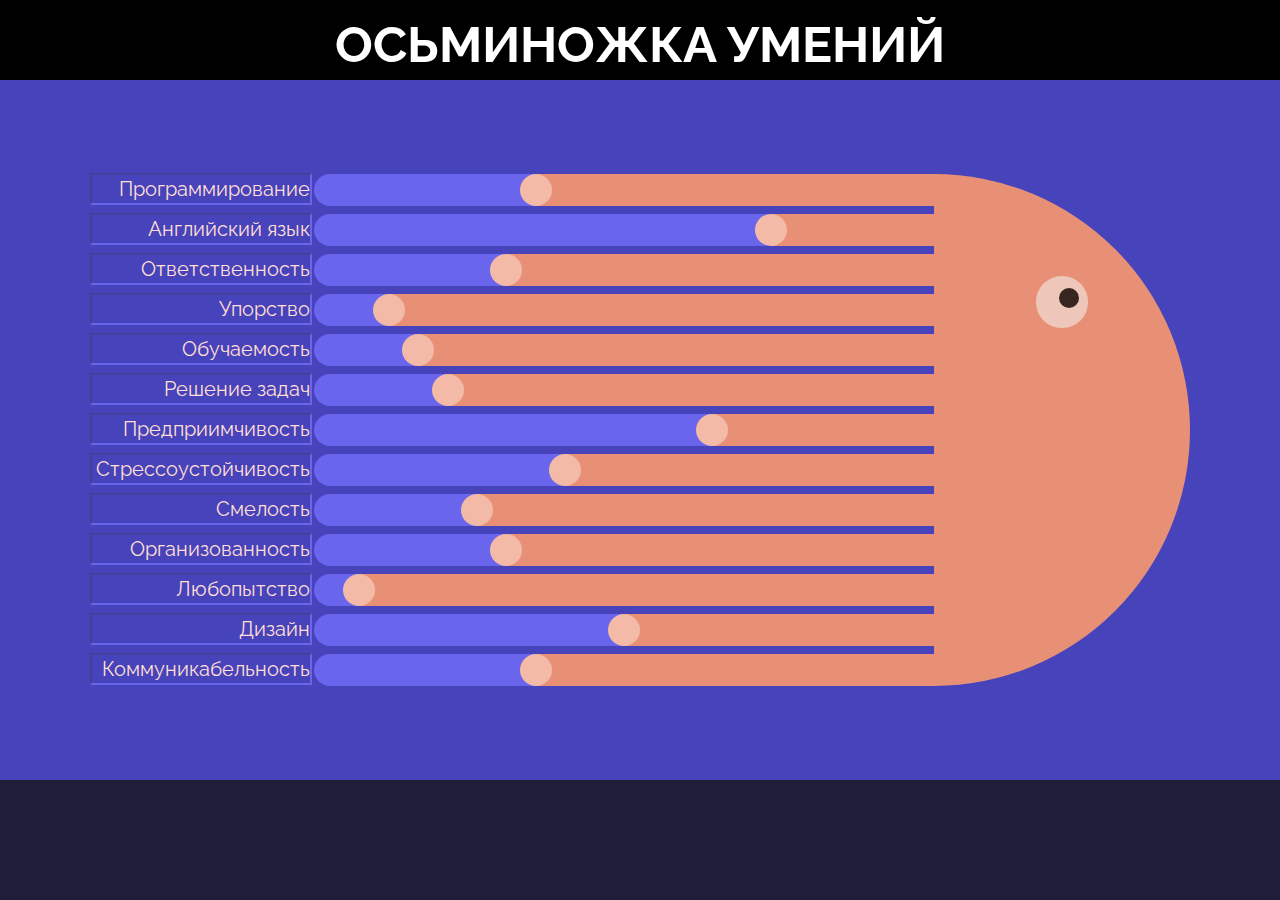
==== index.html @ dce4626c "Update index.html" ====
<!DOCTYPE html>
<html lang="rus">
<head>
	<meta charset="UTF-8">
	<meta name="keywords" content="осьминожка, умение, портфолио, задание">
	<meta name="description" content="Реализация осьминожки умений Александра Спирина">
	<title>Осьминожка умений</title>
	<link rel="stylesheet" href="css/styles.css">
	<link href="https://fonts.googleapis.com/css?family=Raleway" rel="stylesheet">
</head>
<body>
	<div id="wrapper">
		<div id="header">
			<h1>ОСЬМИНОЖКА УМЕНИЙ</h1>
		</div>
		<div id="content">
			<div id="middle">
				<div id="octopus">
					<div id="octopus-head">
						<div id="octopus-eye">
							<div id="octopus-eye-apple"></div>
						</div>
					</div>
					<div class="octopus-tentacle">
						<input type="range" min="0" max="100" value="65" class="octopus-tentacle-range">
						<input type="text" class="octopus-tentacle-text" value="Программирование">
					</div>
					<div class="octopus-tentacle">
						<input type="range" min="0" max="100" value="25" class="octopus-tentacle-range">
						<input type="text" class="octopus-tentacle-text" value="Английский язык">
					</div>
					<div class="octopus-tentacle">
						<input type="range" min="0" max="100" value="70" class="octopus-tentacle-range">
						<input type="text" class="octopus-tentacle-text" value="Ответственность">
					</div>
					<div class="octopus-tentacle">
						<input type="range" min="0" max="100" value="90" class="octopus-tentacle-range">
						<input type="text" class="octopus-tentacle-text" value="Упорство">
					</div>
					<div class="octopus-tentacle">
						<input type="range" min="0" max="100" value="85" class="octopus-tentacle-range">
						<input type="text" class="octopus-tentacle-text" value="Обучаемость">
					</div>
					<div class="octopus-tentacle">
						<input type="range" min="0" max="100" value="80" class="octopus-tentacle-range">
						<input type="text" class="octopus-tentacle-text" value="Решение задач">
					</div>
					<div class="octopus-tentacle">
						<input type="range" min="0" max="100" value="35" class="octopus-tentacle-range">
						<input type="text" class="octopus-tentacle-text" value="Предприимчивость">
					</div>
					<div class="octopus-tentacle">
						<input type="range" min="0" max="100" value="60" class="octopus-tentacle-range">
						<input type="text" class="octopus-tentacle-text" value="Стрессоустойчивость">
					</div>
					<div class="octopus-tentacle">
						<input type="range" min="0" max="100" value="75" class="octopus-tentacle-range">
						<input type="text" class="octopus-tentacle-text" value="Смелость">
					</div>
					<div class="octopus-tentacle">
						<input type="range" min="0" max="100" value="70" class="octopus-tentacle-range">
						<input type="text" class="octopus-tentacle-text" value="Организованность">
					</div>
					<div class="octopus-tentacle">
						<input type="range" min="0" max="100" value="95" class="octopus-tentacle-range">
						<input type="text" class="octopus-tentacle-text" value="Любопытство">
					</div>
					<div class="octopus-tentacle">
						<input type="range" min="0" max="100" value="50" class="octopus-tentacle-range">
						<input type="text" class="octopus-tentacle-text" value="Дизайн">
					</div>
					<div class="octopus-tentacle">
						<input type="range" min="0" max="100" value="65" class="octopus-tentacle-range">
						<input type="text" class="octopus-tentacle-text" value="Коммуникабельность">
					</div>
				</div>
			</div>
		</div>
		<div id="footer">

		</div>
	</div>
</body>
</html>
---- css/styles.css ----
*
{
	margin: 0;
	padding: 0;
}

html 
{
    height: 100%;
    width: 100%;
}

body 
{
	min-width: 1200px;
	min-height: 800px;
    height: 100%;
    width: 100%;
    background: #4743ba;
}

div
{
	position: relative;
}

h1
{
	display: inline-block;
	margin-top: 15px;
	width: 100%;
	text-align: center;
	font-family: "Raleway", sans-serif;
	font-size: 50px;
	color:#fff;
}

#wrapper
{
	width: 100%;
	height:100%;
}

#header 
{
	background: #000;
	width: 100%;
	height:80px;
	display: flex;
}

#graphic-logo
{
	height: 100%;
	width:100%;
	object-fit: contain;
}

#content
{
	width: 100%;
	height: 100%;
	bottom: 80px;
	padding-bottom: 120px;
	padding-top: 80px;
	box-sizing: border-box;
}

#footer{
	position: absolute;
	background:#1f1e38;
	bottom: 0;
	width: 100%;
	height:120px;
	display: flex;
}

#middle
{
	top:50%;
	left: 50%;
	height: 0;
	width: 0;
}

#octopus
{
	top:-256px;
	left: -550px;
	height: 512px;
	width: 1100px;
}

#octopus-head
{
	top:0;
	left:844px;
	width: 256px;
  	height: 512px;
  	border-radius: 0 100% 100% 0 / 0 50% 50% 0;
	background: #e89076;
}

#octopus-eye
{
	height: 10%;
	width: 20%;
	top:20%;
	right: -40%;
	border-radius: 50%;
	background: #efc6ba;
}

#octopus-eye-apple
{
	height: 40%;
	width: 40%;
	top:22%;
	left: 44%;
	border-radius: 50%;
	background: #382520;
}

.octopus-tentacle-text
{
	position: relative;
	right: 0;
	background:none;
	border-color: #6a65ed;
	outline-color: #dd91ff;
	width: 218px;
	height: 28px;
	bottom: 37px;
	text-align: right;
	font-family: "Raleway", sans-serif;
	font-size: 20px;
	color:#ffdfd6;
}

.octopus-tentacle
{
	height: 32px;
	width: 844px;
	bottom: 520px; 
	margin-top: 8px;
}

.octopus-tentacle-range
{
	-webkit-appearance:none;
	position: relative;
	left: 224px;
	width: 620px;
  	height: 32px;
  	outline: none;
  	border-top-right-radius: 32px;
  	border-bottom-right-radius: 32px;
	background:#6a65ed;
	overflow: hidden;
	transform: scale(-1, 1);
}

.octopus-tentacle-range::-webkit-slider-thumb
{
    -webkit-appearance:none;
    background: #f4baa8;
    height: 32px;
	width: 32px;
	border-radius: 32px;
	cursor: pointer;
	box-shadow: -1016px 0 0 1000px #e89076;
}

.octopus-tentacle-range::-webkit-slider-thumb:hover, .octopus-tentacle-range::-webkit-slider-thumb:active{border: 2px solid #ffdfd6}

.octopus-tentacle-range::-moz-range-track
{
	-moz-appearance:none;
	position: relative;
	left: 224px;
	width: 620px;
  	height: 32px;
  	outline: none;
  	border-top-right-radius: 32px;
  	border-bottom-right-radius: 32px;
	background:#6a65ed;
	overflow: hidden;
	transform: scale(-1, 1);
}

.octopus-tentacle-range::-moz-range-thumb
{
    -moz-appearance:none;
    background: #f4baa8;
    height: 32px;
	width: 32px;
	border-radius: 32px;
	cursor: pointer;
	box-shadow: -1016px 0 0 1000px #e89076;
}

.octopus-tentacle-range::-moz-range-thumb:hover, .octopus-tentacle-range::-moz-range-thumb:active{border: 2px solid #ffdfd6}

.octopus-tentacle-range::-ms-track
{
	-moz-appearance:none;
	position: relative;
	left: 224px;
	width: 620px;
  	height: 32px;
  	outline: none;
  	border-top-right-radius: 32px;
  	border-bottom-right-radius: 32px;
	background:#6a65ed;
	overflow: hidden;
	transform: scale(-1, 1);
}

.octopus-tentacle-range::-ms-thumb
{
    -moz-appearance:none;
    background: #f4baa8;
    height: 32px;
	width: 32px;
	border-radius: 32px;
	cursor: pointer;
	box-shadow: -1016px 0 0 1000px #e89076;
}

.octopus-tentacle-range::-ms-thumb:hover, .octopus-tentacle-range::-ms-thumb:active{border: 2px solid #ffdfd6}
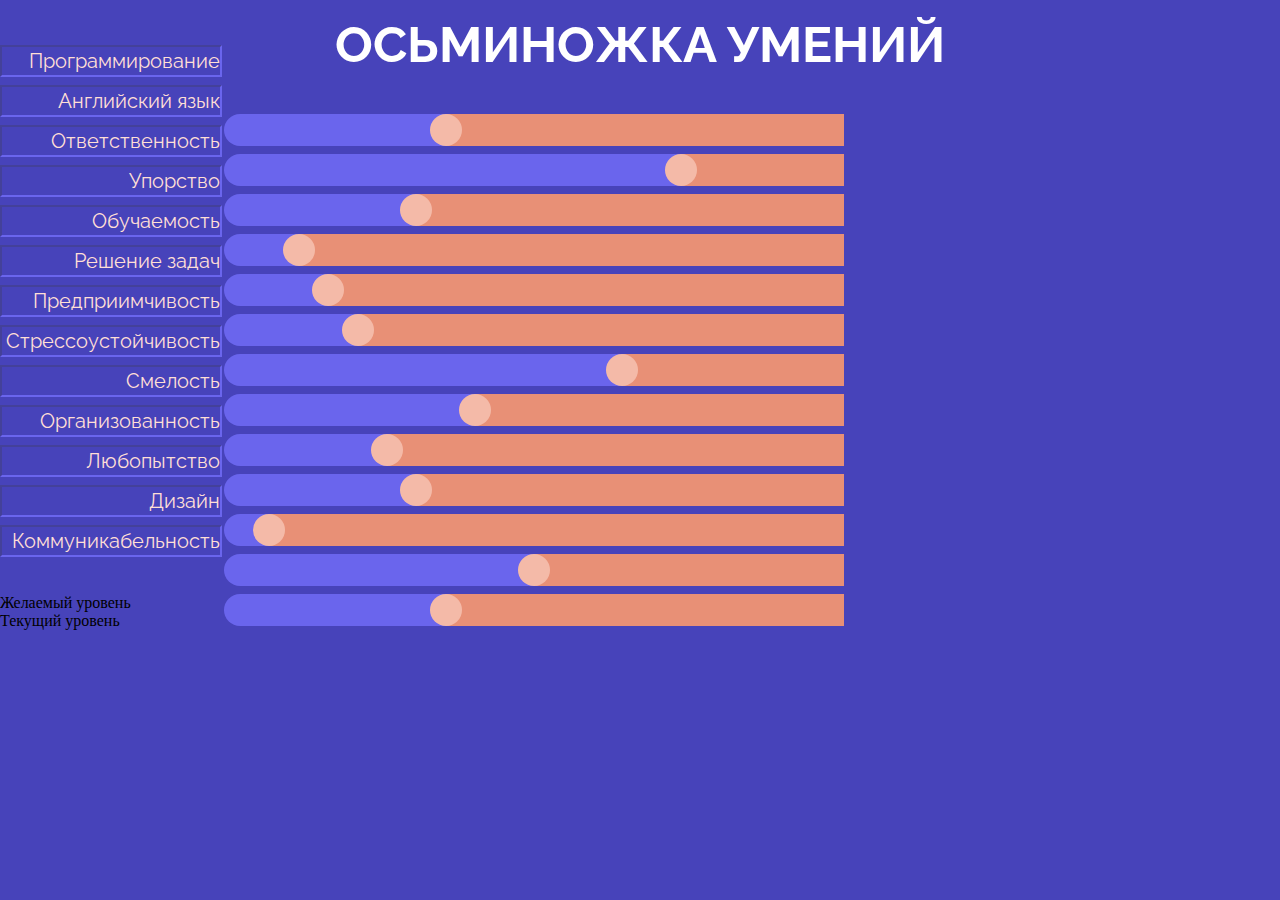
==== commit 71887437: "Update index.html" ====
--- a/index.html
+++ b/index.html
@@ -2,82 +2,83 @@
 <html lang="rus">
 <head>
 	<meta charset="UTF-8">
-	<meta name="keywords" content="осьминожка, умение, портфолио, задание">
-	<meta name="description" content="Реализация осьминожки умений Александра Спирина">
-	<title>Осьминожка умений</title>
-	<link rel="stylesheet" href="css/styles.css">
+	<meta name="keywords" content="осьминожка, скилл, портфолио, задание">
+	<meta name="description" content="Реализация осьминожки скиллов Александра Спирина">
+	<title>Осьминожка скиллов</title>
+	<link rel="stylesheet" href="styles.css">
 	<link href="https://fonts.googleapis.com/css?family=Raleway" rel="stylesheet">
 </head>
 <body>
-	<div id="wrapper">
-		<div id="header">
+	<div class="wrapper">
+		<div class="header">
 			<h1>ОСЬМИНОЖКА УМЕНИЙ</h1>
 		</div>
-		<div id="content">
-			<div id="middle">
-				<div id="octopus">
-					<div id="octopus-head">
-						<div id="octopus-eye">
-							<div id="octopus-eye-apple"></div>
-						</div>
-					</div>
-					<div class="octopus-tentacle">
-						<input type="range" min="0" max="100" value="65" class="octopus-tentacle-range">
-						<input type="text" class="octopus-tentacle-text" value="Программирование">
-					</div>
-					<div class="octopus-tentacle">
-						<input type="range" min="0" max="100" value="25" class="octopus-tentacle-range">
-						<input type="text" class="octopus-tentacle-text" value="Английский язык">
-					</div>
-					<div class="octopus-tentacle">
-						<input type="range" min="0" max="100" value="70" class="octopus-tentacle-range">
-						<input type="text" class="octopus-tentacle-text" value="Ответственность">
-					</div>
-					<div class="octopus-tentacle">
-						<input type="range" min="0" max="100" value="90" class="octopus-tentacle-range">
-						<input type="text" class="octopus-tentacle-text" value="Упорство">
-					</div>
-					<div class="octopus-tentacle">
-						<input type="range" min="0" max="100" value="85" class="octopus-tentacle-range">
-						<input type="text" class="octopus-tentacle-text" value="Обучаемость">
-					</div>
-					<div class="octopus-tentacle">
-						<input type="range" min="0" max="100" value="80" class="octopus-tentacle-range">
-						<input type="text" class="octopus-tentacle-text" value="Решение задач">
-					</div>
-					<div class="octopus-tentacle">
-						<input type="range" min="0" max="100" value="35" class="octopus-tentacle-range">
-						<input type="text" class="octopus-tentacle-text" value="Предприимчивость">
-					</div>
-					<div class="octopus-tentacle">
-						<input type="range" min="0" max="100" value="60" class="octopus-tentacle-range">
-						<input type="text" class="octopus-tentacle-text" value="Стрессоустойчивость">
-					</div>
-					<div class="octopus-tentacle">
-						<input type="range" min="0" max="100" value="75" class="octopus-tentacle-range">
-						<input type="text" class="octopus-tentacle-text" value="Смелость">
-					</div>
-					<div class="octopus-tentacle">
-						<input type="range" min="0" max="100" value="70" class="octopus-tentacle-range">
-						<input type="text" class="octopus-tentacle-text" value="Организованность">
-					</div>
-					<div class="octopus-tentacle">
-						<input type="range" min="0" max="100" value="95" class="octopus-tentacle-range">
-						<input type="text" class="octopus-tentacle-text" value="Любопытство">
-					</div>
-					<div class="octopus-tentacle">
-						<input type="range" min="0" max="100" value="50" class="octopus-tentacle-range">
-						<input type="text" class="octopus-tentacle-text" value="Дизайн">
-					</div>
-					<div class="octopus-tentacle">
-						<input type="range" min="0" max="100" value="65" class="octopus-tentacle-range">
-						<input type="text" class="octopus-tentacle-text" value="Коммуникабельность">
+		<div class="content">
+			<div class="octopus">
+				<div class="octopus-head">
+					<div class="octopus-eye">
+						<div class="octopus-eye-apple"></div>
 					</div>
 				</div>
+				<ul class="octopus-tentacles">
+					<li class="octopus-tentacle">
+						<input type="text" class="octopus-tentacle-text" value="Программирование">
+						<input type="range" min="0" max="100" value="65" class="octopus-tentacle-range">
+					</li>
+					<li class="octopus-tentacle">
+						<input type="text" class="octopus-tentacle-text" value="Английский язык">
+						<input type="range" min="0" max="100" value="25" class="octopus-tentacle-range">
+					</li>
+					<li class="octopus-tentacle">
+						<input type="text" class="octopus-tentacle-text" value="Ответственность">
+						<input type="range" min="0" max="100" value="70" class="octopus-tentacle-range">
+					</li>
+					<li class="octopus-tentacle">
+						<input type="text" class="octopus-tentacle-text" value="Упорство">
+						<input type="range" min="0" max="100" value="90" class="octopus-tentacle-range">
+					</li>
+					<li class="octopus-tentacle">
+						<input type="text" class="octopus-tentacle-text" value="Обучаемость">
+						<input type="range" min="0" max="100" value="85" class="octopus-tentacle-range">
+					</li>
+					<li class="octopus-tentacle">
+						<input type="text" class="octopus-tentacle-text" value="Решение задач">
+						<input type="range" min="0" max="100" value="80" class="octopus-tentacle-range">
+					</li>
+					<li class="octopus-tentacle">
+						<input type="text" class="octopus-tentacle-text" value="Предприимчивость">
+						<input type="range" min="0" max="100" value="35" class="octopus-tentacle-range">
+					</li>
+					<li class="octopus-tentacle">
+						<input type="text" class="octopus-tentacle-text" value="Стрессоустойчивость">
+						<input type="range" min="0" max="100" value="60" class="octopus-tentacle-range">
+					</li>
+					<li class="octopus-tentacle">
+						<input type="text" class="octopus-tentacle-text" value="Смелость">
+						<input type="range" min="0" max="100" value="75" class="octopus-tentacle-range">
+					</li>
+					<li class="octopus-tentacle">
+						<input type="text" class="octopus-tentacle-text" value="Организованность">
+						<input type="range" min="0" max="100" value="70" class="octopus-tentacle-range">
+					</li>
+					<li class="octopus-tentacle">
+						<input type="text" class="octopus-tentacle-text" value="Любопытство">
+						<input type="range" min="0" max="100" value="95" class="octopus-tentacle-range">
+					</li>
+					<li class="octopus-tentacle">
+						<input type="text" class="octopus-tentacle-text" value="Дизайн">
+						<input type="range" min="0" max="100" value="50" class="octopus-tentacle-range">
+					</li>
+					<li class="octopus-tentacle">
+						<input type="text" class="octopus-tentacle-text" value="Коммуникабельность">
+						<input type="range" min="0" max="100" value="65" class="octopus-tentacle-range">
+					</li>
+				</ul>
 			</div>
 		</div>
-		<div id="footer">
-
+		<div class="footer">
+			<div class="tentacle-max-tips">Желаемый уровень</div>
+			<div class="tentacle-current-tips">Текущий уровень</div>
 		</div>
 	</div>
 </body>
--- a/styles.css
+++ b/styles.css
@@ -0,0 +1,230 @@
+*
+{
+	margin: 0;
+	padding: 0;
+}
+
+html 
+{
+    height: 100%;
+    width: 100%;
+}
+
+body 
+{
+	min-width: 1200px;
+	min-height: 800px;
+    height: 100%;
+    width: 100%;
+    background: #4743ba;
+}
+
+div
+{
+	position: relative;
+}
+
+h1
+{
+	display: inline-block;
+	margin-top: 15px;
+	width: 100%;
+	text-align: center;
+	font-family: "Raleway", sans-serif;
+	font-size: 50px;
+	color:#fff;
+}
+
+#wrapper
+{
+	width: 100%;
+	height:100%;
+}
+
+#header 
+{
+	background: #000;
+	width: 100%;
+	height:80px;
+	display: flex;
+}
+
+#graphic-logo
+{
+	height: 100%;
+	width:100%;
+	object-fit: contain;
+}
+
+#content
+{
+	width: 100%;
+	height: 100%;
+	bottom: 80px;
+	padding-bottom: 120px;
+	padding-top: 80px;
+	box-sizing: border-box;
+}
+
+#footer{
+	position: absolute;
+	background:#1f1e38;
+	bottom: 0;
+	width: 100%;
+	height:120px;
+	display: flex;
+}
+
+#middle
+{
+	top:50%;
+	left: 50%;
+	height: 0;
+	width: 0;
+}
+
+#octopus
+{
+	top:-256px;
+	left: -550px;
+	height: 512px;
+	width: 1100px;
+}
+
+#octopus-head
+{
+	top:0;
+	left:844px;
+	width: 256px;
+  	height: 512px;
+  	border-radius: 0 100% 100% 0 / 0 50% 50% 0;
+	background: #e89076;
+}
+
+#octopus-eye
+{
+	height: 10%;
+	width: 20%;
+	top:20%;
+	right: -40%;
+	border-radius: 50%;
+	background: #efc6ba;
+}
+
+#octopus-eye-apple
+{
+	height: 40%;
+	width: 40%;
+	top:22%;
+	left: 44%;
+	border-radius: 50%;
+	background: #382520;
+}
+
+.octopus-tentacle-text
+{
+	position: relative;
+	right: 0;
+	background:none;
+	border-color: #6a65ed;
+	outline-color: #dd91ff;
+	width: 218px;
+	height: 28px;
+	bottom: 37px;
+	text-align: right;
+	font-family: "Raleway", sans-serif;
+	font-size: 20px;
+	color:#ffdfd6;
+}
+
+.octopus-tentacle
+{
+	height: 32px;
+	width: 844px;
+	bottom: 520px; 
+	margin-top: 8px;
+}
+
+.octopus-tentacle-range
+{
+	-webkit-appearance:none;
+	position: relative;
+	left: 224px;
+	width: 620px;
+  	height: 32px;
+  	outline: none;
+  	border-top-right-radius: 32px;
+  	border-bottom-right-radius: 32px;
+	background:#6a65ed;
+	overflow: hidden;
+	transform: scale(-1, 1);
+}
+
+.octopus-tentacle-range::-webkit-slider-thumb
+{
+    -webkit-appearance:none;
+    background: #f4baa8;
+    height: 32px;
+	width: 32px;
+	border-radius: 32px;
+	cursor: pointer;
+	box-shadow: -1016px 0 0 1000px #e89076;
+}
+
+.octopus-tentacle-range::-webkit-slider-thumb:hover, .octopus-tentacle-range::-webkit-slider-thumb:active{border: 2px solid #ffdfd6}
+
+.octopus-tentacle-range::-moz-range-track
+{
+	-moz-appearance:none;
+	position: relative;
+	left: 224px;
+	width: 620px;
+  	height: 32px;
+  	outline: none;
+  	border-top-right-radius: 32px;
+  	border-bottom-right-radius: 32px;
+	background:#6a65ed;
+	overflow: hidden;
+	transform: scale(-1, 1);
+}
+
+.octopus-tentacle-range::-moz-range-thumb
+{
+    -moz-appearance:none;
+    background: #f4baa8;
+    height: 32px;
+	width: 32px;
+	border-radius: 32px;
+	cursor: pointer;
+	box-shadow: -1016px 0 0 1000px #e89076;
+}
+
+.octopus-tentacle-range::-moz-range-thumb:hover, .octopus-tentacle-range::-moz-range-thumb:active{border: 2px solid #ffdfd6}
+
+.octopus-tentacle-range::-ms-track
+{
+	-moz-appearance:none;
+	position: relative;
+	left: 224px;
+	width: 620px;
+  	height: 32px;
+  	outline: none;
+  	border-top-right-radius: 32px;
+  	border-bottom-right-radius: 32px;
+	background:#6a65ed;
+	overflow: hidden;
+	transform: scale(-1, 1);
+}
+
+.octopus-tentacle-range::-ms-thumb
+{
+    -moz-appearance:none;
+    background: #f4baa8;
+    height: 32px;
+	width: 32px;
+	border-radius: 32px;
+	cursor: pointer;
+	box-shadow: -1016px 0 0 1000px #e89076;
+}
+
+.octopus-tentacle-range::-ms-thumb:hover, .octopus-tentacle-range::-ms-thumb:active{border: 2px solid #ffdfd6}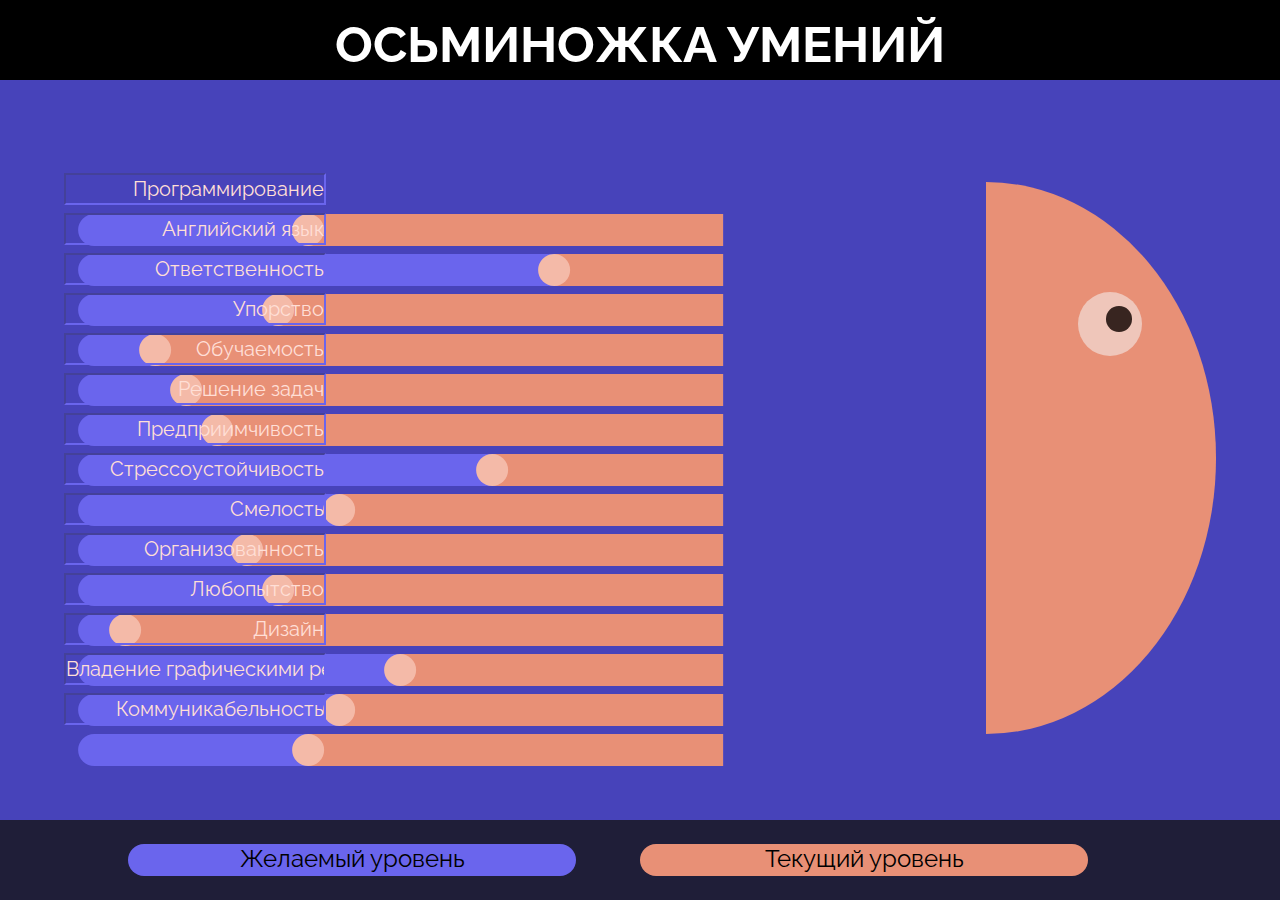
==== commit 43430a43: "Update index.html" ====
--- a/index.html
+++ b/index.html
@@ -15,70 +15,102 @@
 		</div>
 		<div class="content">
 			<div class="octopus">
+				<ul class="octopus-tentacles">
+					<li class="octopus-tentacle">
+						<input type="text" class="octopus-tentacle-text" value="Программирование">
+						<div class="margin-left-for-tentacle-range">
+							<input type="range" min="0" max="100" value="65" class="octopus-tentacle-range">
+						</div>
+					</li>
+					<li class="octopus-tentacle">
+						<input type="text" class="octopus-tentacle-text" value="Английский язык">
+						<div class="margin-left-for-tentacle-range">
+							<input type="range" min="0" max="100" value="25" class="octopus-tentacle-range">
+						</div>
+					</li>
+					<li class="octopus-tentacle">
+						<input type="text" class="octopus-tentacle-text" value="Ответственность">
+						<div class="margin-left-for-tentacle-range">
+							<input type="range" min="0" max="100" value="70" class="octopus-tentacle-range">
+						</div>
+					</li>
+					<li class="octopus-tentacle">
+						<input type="text" class="octopus-tentacle-text" value="Упорство">
+						<div class="margin-left-for-tentacle-range">
+							<input type="range" min="0" max="100" value="90" class="octopus-tentacle-range">
+						</div>
+					</li>
+					<li class="octopus-tentacle">
+						<input type="text" class="octopus-tentacle-text" value="Обучаемость">
+						<div class="margin-left-for-tentacle-range">
+							<input type="range" min="0" max="100" value="85" class="octopus-tentacle-range">
+						</div>
+					</li>
+					<li class="octopus-tentacle">
+						<input type="text" class="octopus-tentacle-text" value="Решение задач">
+						<div class="margin-left-for-tentacle-range">
+							<input type="range" min="0" max="100" value="80" class="octopus-tentacle-range">
+						</div>
+					</li>
+					<li class="octopus-tentacle">
+						<input type="text" class="octopus-tentacle-text" value="Предприимчивость">
+						<div class="margin-left-for-tentacle-range">
+							<input type="range" min="0" max="100" value="35" class="octopus-tentacle-range">
+						</div>
+					</li>
+					<li class="octopus-tentacle">
+						<input type="text" class="octopus-tentacle-text" value="Стрессоустойчивость">
+						<div class="margin-left-for-tentacle-range">
+							<input type="range" min="0" max="100" value="60" class="octopus-tentacle-range">
+						</div>
+					</li>
+					<li class="octopus-tentacle">
+						<input type="text" class="octopus-tentacle-text" value="Смелость">
+						<div class="margin-left-for-tentacle-range">
+							<input type="range" min="0" max="100" value="75" class="octopus-tentacle-range">
+						</div>
+					</li>
+					<li class="octopus-tentacle">
+						<input type="text" class="octopus-tentacle-text" value="Организованность">
+						<div class="margin-left-for-tentacle-range">
+							<input type="range" min="0" max="100" value="70" class="octopus-tentacle-range">
+						</div>
+					</li>
+					<li class="octopus-tentacle">
+						<input type="text" class="octopus-tentacle-text" value="Любопытство">
+						<div class="margin-left-for-tentacle-range">
+							<input type="range" min="0" max="100" value="95" class="octopus-tentacle-range">
+						</div>
+					</li>
+					<li class="octopus-tentacle">
+						<input type="text" class="octopus-tentacle-text" value="Дизайн">
+						<div class="margin-left-for-tentacle-range">
+							<input type="range" min="0" max="100" value="50" class="octopus-tentacle-range">
+						</div>
+					</li>
+					<li class="octopus-tentacle">
+						<input type="text" class="octopus-tentacle-text" value="Владение графическими редакторами">
+						<div class="margin-left-for-tentacle-range">
+							<input type="range" min="0" max="100" value="60" class="octopus-tentacle-range">
+						</div>
+					</li>
+					<li class="octopus-tentacle">
+						<input type="text" class="octopus-tentacle-text" value="Коммуникабельность">
+						<div class="margin-left-for-tentacle-range">
+							<input type="range" min="0" max="100" value="65" class="octopus-tentacle-range">
+						</div>
+					</li>
+				</ul>
 				<div class="octopus-head">
 					<div class="octopus-eye">
 						<div class="octopus-eye-apple"></div>
 					</div>
 				</div>
-				<ul class="octopus-tentacles">
-					<li class="octopus-tentacle">
-						<input type="text" class="octopus-tentacle-text" value="Программирование">
-						<input type="range" min="0" max="100" value="65" class="octopus-tentacle-range">
-					</li>
-					<li class="octopus-tentacle">
-						<input type="text" class="octopus-tentacle-text" value="Английский язык">
-						<input type="range" min="0" max="100" value="25" class="octopus-tentacle-range">
-					</li>
-					<li class="octopus-tentacle">
-						<input type="text" class="octopus-tentacle-text" value="Ответственность">
-						<input type="range" min="0" max="100" value="70" class="octopus-tentacle-range">
-					</li>
-					<li class="octopus-tentacle">
-						<input type="text" class="octopus-tentacle-text" value="Упорство">
-						<input type="range" min="0" max="100" value="90" class="octopus-tentacle-range">
-					</li>
-					<li class="octopus-tentacle">
-						<input type="text" class="octopus-tentacle-text" value="Обучаемость">
-						<input type="range" min="0" max="100" value="85" class="octopus-tentacle-range">
-					</li>
-					<li class="octopus-tentacle">
-						<input type="text" class="octopus-tentacle-text" value="Решение задач">
-						<input type="range" min="0" max="100" value="80" class="octopus-tentacle-range">
-					</li>
-					<li class="octopus-tentacle">
-						<input type="text" class="octopus-tentacle-text" value="Предприимчивость">
-						<input type="range" min="0" max="100" value="35" class="octopus-tentacle-range">
-					</li>
-					<li class="octopus-tentacle">
-						<input type="text" class="octopus-tentacle-text" value="Стрессоустойчивость">
-						<input type="range" min="0" max="100" value="60" class="octopus-tentacle-range">
-					</li>
-					<li class="octopus-tentacle">
-						<input type="text" class="octopus-tentacle-text" value="Смелость">
-						<input type="range" min="0" max="100" value="75" class="octopus-tentacle-range">
-					</li>
-					<li class="octopus-tentacle">
-						<input type="text" class="octopus-tentacle-text" value="Организованность">
-						<input type="range" min="0" max="100" value="70" class="octopus-tentacle-range">
-					</li>
-					<li class="octopus-tentacle">
-						<input type="text" class="octopus-tentacle-text" value="Любопытство">
-						<input type="range" min="0" max="100" value="95" class="octopus-tentacle-range">
-					</li>
-					<li class="octopus-tentacle">
-						<input type="text" class="octopus-tentacle-text" value="Дизайн">
-						<input type="range" min="0" max="100" value="50" class="octopus-tentacle-range">
-					</li>
-					<li class="octopus-tentacle">
-						<input type="text" class="octopus-tentacle-text" value="Коммуникабельность">
-						<input type="range" min="0" max="100" value="65" class="octopus-tentacle-range">
-					</li>
-				</ul>
 			</div>
-		</div>
-		<div class="footer">
-			<div class="tentacle-max-tips">Желаемый уровень</div>
-			<div class="tentacle-current-tips">Текущий уровень</div>
+			<div class="footer">
+				<div class="tentacle-max-tips">Желаемый уровень</div>
+				<div class="tentacle-current-tips">Текущий уровень</div>
+			</div>
 		</div>
 	</div>
 </body>
--- a/styles.css
+++ b/styles.css
@@ -2,6 +2,11 @@
 {
 	margin: 0;
 	padding: 0;
+	-webkit-margin-before: 0;
+    -webkit-margin-after: 0;
+    -webkit-margin-start: 0;
+    -webkit-margin-end: 0;
+    -webkit-padding-start: 0;
 }
 
 html 
@@ -13,7 +18,6 @@
 body 
 {
 	min-width: 1200px;
-	min-height: 800px;
     height: 100%;
     width: 100%;
     background: #4743ba;
@@ -35,13 +39,18 @@
 	color:#fff;
 }
 
-#wrapper
+li 
+{
+    list-style-type: none;
+}
+
+.wrapper
 {
 	width: 100%;
 	height:100%;
 }
 
-#header 
+.header 
 {
 	background: #000;
 	width: 100%;
@@ -49,69 +58,66 @@
 	display: flex;
 }
 
-#graphic-logo
-{
-	height: 100%;
-	width:100%;
-	object-fit: contain;
-}
-
-#content
+.content
 {
 	width: 100%;
 	height: 100%;
 	bottom: 80px;
-	padding-bottom: 120px;
+	padding-bottom: 80px;
 	padding-top: 80px;
 	box-sizing: border-box;
-}
-
-#footer{
+	-moz-box-sizing: border-box;
+	-webkit-box-sizing: border-box;
+}
+
+.footer{
 	position: absolute;
 	background:#1f1e38;
 	bottom: 0;
 	width: 100%;
-	height:120px;
-	display: flex;
-}
-
-#middle
-{
-	top:50%;
+	height:80px;
+}
+
+.octopus
+{
+	top: 50%;
 	left: 50%;
-	height: 0;
-	width: 0;
-}
-
-#octopus
-{
-	top:-256px;
-	left: -550px;
-	height: 512px;
-	width: 1100px;
-}
-
-#octopus-head
-{
-	top:0;
-	left:844px;
-	width: 256px;
-  	height: 512px;
+	width: 90%;
+	min-width: 1100px;
+	transform: translate(-50%, -50%);
+}
+
+.octopus-tentacles
+{
+	position: relative;
+	top: 0;
+	height: 100%;
+	min-width:844px;
+	width: 80%;
+}
+
+.octopus-head
+{
+	position: absolute;
+	top: 0;
+	left:80%;
+	width: 20%;
+  	height: 100%;
   	border-radius: 0 100% 100% 0 / 0 50% 50% 0;
 	background: #e89076;
 }
 
-#octopus-eye
-{
-	height: 10%;
-	width: 20%;
+.octopus-eye
+{
+	height: 64px;
+	width: 64px;
 	top:20%;
 	right: -40%;
 	border-radius: 50%;
 	background: #efc6ba;
 }
 
-#octopus-eye-apple
+.octopus-eye-apple
 {
 	height: 40%;
 	width: 40%;
@@ -124,13 +130,13 @@
 .octopus-tentacle-text
 {
 	position: relative;
-	right: 0;
+	left: 0;
 	background:none;
 	border-color: #6a65ed;
 	outline-color: #dd91ff;
-	width: 218px;
+	width: 28%;
 	height: 28px;
-	bottom: 37px;
+	bottom: 9px;
 	text-align: right;
 	font-family: "Raleway", sans-serif;
 	font-size: 20px;
@@ -140,14 +146,41 @@
 .octopus-tentacle
 {
 	height: 32px;
-	width: 844px;
-	bottom: 520px; 
+	width: 100%;
 	margin-top: 8px;
 }
 
 .octopus-tentacle-range
 {
 	-webkit-appearance:none;
+	position: relative;
+	width: 70%;
+  	height: 32px;
+  	outline: none;
+  	border-top-right-radius: 32px;
+  	border-bottom-right-radius: 32px;
+	background:#6a65ed;
+	overflow: hidden;
+	transform: scale(-1, 1);
+	left: 1.54%;
+}
+
+.octopus-tentacle-range::-webkit-slider-thumb
+{
+    -webkit-appearance:none;
+    background: #f4baa8;
+    height: 32px;
+	width: 32px;
+	border-radius: 32px;
+	cursor: pointer;
+	box-shadow: -1016px 0 0 1000px #e89076;
+}
+
+.octopus-tentacle-range::-webkit-slider-thumb:hover, .octopus-tentacle-range::-webkit-slider-thumb:active{border: 2px solid #ffdfd6}
+
+.octopus-tentacle-range::-moz-range-track
+{
+	-moz-appearance:none;
 	position: relative;
 	left: 224px;
 	width: 620px;
@@ -160,9 +193,9 @@
 	transform: scale(-1, 1);
 }
 
-.octopus-tentacle-range::-webkit-slider-thumb
-{
-    -webkit-appearance:none;
+.octopus-tentacle-range::-moz-range-thumb
+{
+    -moz-appearance:none;
     background: #f4baa8;
     height: 32px;
 	width: 32px;
@@ -171,9 +204,9 @@
 	box-shadow: -1016px 0 0 1000px #e89076;
 }
 
-.octopus-tentacle-range::-webkit-slider-thumb:hover, .octopus-tentacle-range::-webkit-slider-thumb:active{border: 2px solid #ffdfd6}
-
-.octopus-tentacle-range::-moz-range-track
+.octopus-tentacle-range::-moz-range-thumb:hover, .octopus-tentacle-range::-moz-range-thumb:active{border: 2px solid #ffdfd6}
+
+.octopus-tentacle-range::-ms-track
 {
 	-moz-appearance:none;
 	position: relative;
@@ -188,7 +221,7 @@
 	transform: scale(-1, 1);
 }
 
-.octopus-tentacle-range::-moz-range-thumb
+.octopus-tentacle-range::-ms-thumb
 {
     -moz-appearance:none;
     background: #f4baa8;
@@ -199,32 +232,35 @@
 	box-shadow: -1016px 0 0 1000px #e89076;
 }
 
-.octopus-tentacle-range::-moz-range-thumb:hover, .octopus-tentacle-range::-moz-range-thumb:active{border: 2px solid #ffdfd6}
-
-.octopus-tentacle-range::-ms-track
-{
-	-moz-appearance:none;
-	position: relative;
-	left: 224px;
-	width: 620px;
-  	height: 32px;
-  	outline: none;
-  	border-top-right-radius: 32px;
-  	border-bottom-right-radius: 32px;
-	background:#6a65ed;
-	overflow: hidden;
-	transform: scale(-1, 1);
-}
-
-.octopus-tentacle-range::-ms-thumb
-{
-    -moz-appearance:none;
-    background: #f4baa8;
-    height: 32px;
-	width: 32px;
-	border-radius: 32px;
-	cursor: pointer;
-	box-shadow: -1016px 0 0 1000px #e89076;
-}
-
-.octopus-tentacle-range::-ms-thumb:hover, .octopus-tentacle-range::-ms-thumb:active{border: 2px solid #ffdfd6}+.octopus-tentacle-range::-ms-thumb:hover, .octopus-tentacle-range::-ms-thumb:active{border: 2px solid #ffdfd6}
+
+.tentacle-max-tips
+{
+	position: absolute;
+	left: 10%;
+	width: 35%;
+	height: 32px;
+	top: 50%;
+	transform: translate(0, -50%);
+	border-radius: 32px;
+	background:#6a65ed;
+	text-align: center;
+	font-family: "Raleway", sans-serif;
+	font-size: 24px;
+}
+
+.tentacle-current-tips
+{
+	position: absolute;
+	left: 50%;
+	width: 35%;
+	height: 32px;
+	top: 50%;
+	transform: translate(0, -50%);
+	border-radius: 32px;
+	background:#e89076;
+	text-align: center;
+	font-family: "Raleway", sans-serif;
+	font-size: 24px;
+}
+
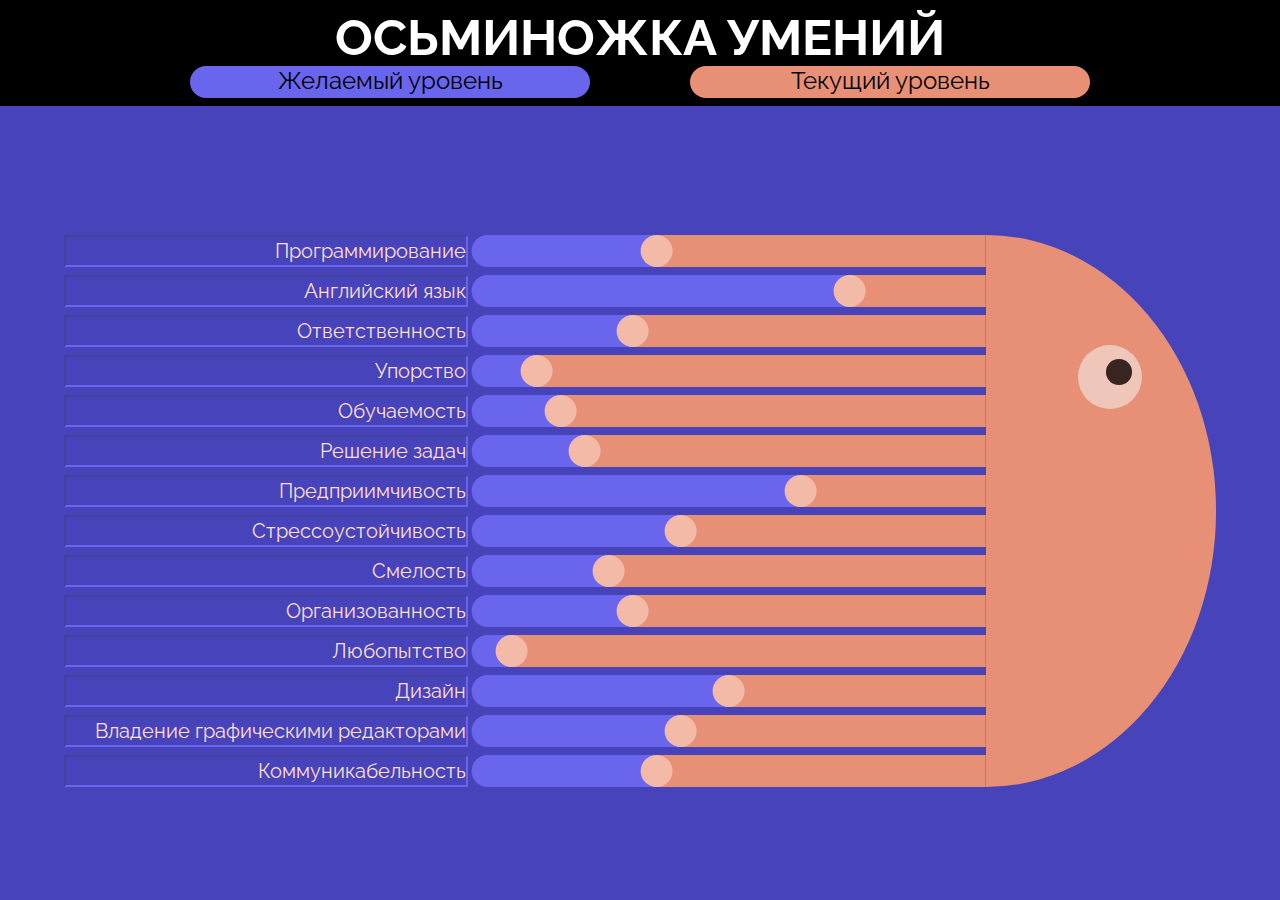
==== commit f8b7c6d6: "Update index.html" ====
--- a/index.html
+++ b/index.html
@@ -12,6 +12,8 @@
 	<div class="wrapper">
 		<div class="header">
 			<h1>ОСЬМИНОЖКА УМЕНИЙ</h1>
+			<div class="tentacle-max-tips">Желаемый уровень</div>
+			<div class="tentacle-current-tips">Текущий уровень</div>
 		</div>
 		<div class="content">
 			<div class="octopus">
@@ -21,7 +23,7 @@
 						<div class="margin-left-for-tentacle-range">
 							<input type="range" min="0" max="100" value="65" class="octopus-tentacle-range">
 						</div>
-					</li>
+					</li>	
 					<li class="octopus-tentacle">
 						<input type="text" class="octopus-tentacle-text" value="Английский язык">
 						<div class="margin-left-for-tentacle-range">
@@ -107,10 +109,6 @@
 					</div>
 				</div>
 			</div>
-			<div class="footer">
-				<div class="tentacle-max-tips">Желаемый уровень</div>
-				<div class="tentacle-current-tips">Текущий уровень</div>
-			</div>
 		</div>
 	</div>
 </body>
--- a/styles.css
+++ b/styles.css
@@ -31,7 +31,7 @@
 h1
 {
 	display: inline-block;
-	margin-top: 15px;
+	margin-top: 8px;
 	width: 100%;
 	text-align: center;
 	font-family: "Raleway", sans-serif;
@@ -54,37 +54,28 @@
 {
 	background: #000;
 	width: 100%;
-	height:80px;
+	height:106px;
 	display: flex;
 }
 
 .content
 {
-	width: 100%;
 	height: 100%;
-	bottom: 80px;
-	padding-bottom: 80px;
-	padding-top: 80px;
-	box-sizing: border-box;
-	-moz-box-sizing: border-box;
+	bottom: 106px;
+	padding-top: 106px;
+	min-height: 700px;
+	box-sizing: border-box; 
+	-moz-box-sizing: border-box; 
 	-webkit-box-sizing: border-box;
 }
 
-.footer{
-	position: absolute;
-	background:#1f1e38;
-	bottom: 0;
-	width: 100%;
-	height:80px;
-}
-
 .octopus
 {
-	top: 50%;
-	left: 50%;
 	width: 90%;
 	min-width: 1100px;
-	transform: translate(-50%, -50%);
+	top: 50%; 
+	left: 50%; 
+	transform: translate(-50%, -50%); 
 }
 
 .octopus-tentacles
@@ -134,9 +125,9 @@
 	background:none;
 	border-color: #6a65ed;
 	outline-color: #dd91ff;
-	width: 28%;
+	width: 400px;
 	height: 28px;
-	bottom: 9px;
+	bottom: 0;
 	text-align: right;
 	font-family: "Raleway", sans-serif;
 	font-size: 20px;
@@ -150,19 +141,25 @@
 	margin-top: 8px;
 }
 
+.margin-left-for-tentacle-range
+{
+	margin-left: 408px;
+	bottom: 32px;
+	height: 100%;
+}
+
 .octopus-tentacle-range
 {
 	-webkit-appearance:none;
 	position: relative;
-	width: 70%;
-  	height: 32px;
+	width: 100%;
+  	height: 100%;
   	outline: none;
   	border-top-right-radius: 32px;
   	border-bottom-right-radius: 32px;
 	background:#6a65ed;
 	overflow: hidden;
 	transform: scale(-1, 1);
-	left: 1.54%;
 }
 
 .octopus-tentacle-range::-webkit-slider-thumb
@@ -173,7 +170,7 @@
 	width: 32px;
 	border-radius: 32px;
 	cursor: pointer;
-	box-shadow: -1016px 0 0 1000px #e89076;
+	box-shadow: -10016px 0 0 10000px #e89076;
 }
 
 .octopus-tentacle-range::-webkit-slider-thumb:hover, .octopus-tentacle-range::-webkit-slider-thumb:active{border: 2px solid #ffdfd6}
@@ -182,9 +179,8 @@
 {
 	-moz-appearance:none;
 	position: relative;
-	left: 224px;
-	width: 620px;
-  	height: 32px;
+	width: 100%;
+  	height: 100%;
   	outline: none;
   	border-top-right-radius: 32px;
   	border-bottom-right-radius: 32px;
@@ -201,7 +197,7 @@
 	width: 32px;
 	border-radius: 32px;
 	cursor: pointer;
-	box-shadow: -1016px 0 0 1000px #e89076;
+	box-shadow: -10016px 0 0 10000px #e89076;
 }
 
 .octopus-tentacle-range::-moz-range-thumb:hover, .octopus-tentacle-range::-moz-range-thumb:active{border: 2px solid #ffdfd6}
@@ -210,9 +206,8 @@
 {
 	-moz-appearance:none;
 	position: relative;
-	left: 224px;
-	width: 620px;
-  	height: 32px;
+	width: 100%;
+  	height: 100%;
   	outline: none;
   	border-top-right-radius: 32px;
   	border-bottom-right-radius: 32px;
@@ -229,34 +224,34 @@
 	width: 32px;
 	border-radius: 32px;
 	cursor: pointer;
-	box-shadow: -1016px 0 0 1000px #e89076;
+	box-shadow: -10016px 0 0 10000px #e89076;
 }
 
 .octopus-tentacle-range::-ms-thumb:hover, .octopus-tentacle-range::-ms-thumb:active{border: 2px solid #ffdfd6}
 
 .tentacle-max-tips
-{
-	position: absolute;
-	left: 10%;
-	width: 35%;
-	height: 32px;
-	top: 50%;
-	transform: translate(0, -50%);
-	border-radius: 32px;
-	background:#6a65ed;
-	text-align: center;
-	font-family: "Raleway", sans-serif;
-	font-size: 24px;
-}
-
-.tentacle-current-tips
 {
 	position: absolute;
 	left: 50%;
-	width: 35%;
+	transform: translate(-450px,0);
+	width: 400px;
 	height: 32px;
-	top: 50%;
-	transform: translate(0, -50%);
+	top: 66px;
+	border-radius: 32px;
+	background:#6a65ed;
+	text-align: center;
+	font-family: "Raleway", sans-serif;
+	font-size: 24px;
+}
+
+.tentacle-current-tips
+{
+	position: absolute;
+	right: 50%;
+	transform: translate(450px,0);
+	width: 400px;
+	height: 32px;
+	top: 66px;
 	border-radius: 32px;
 	background:#e89076;
 	text-align: center;
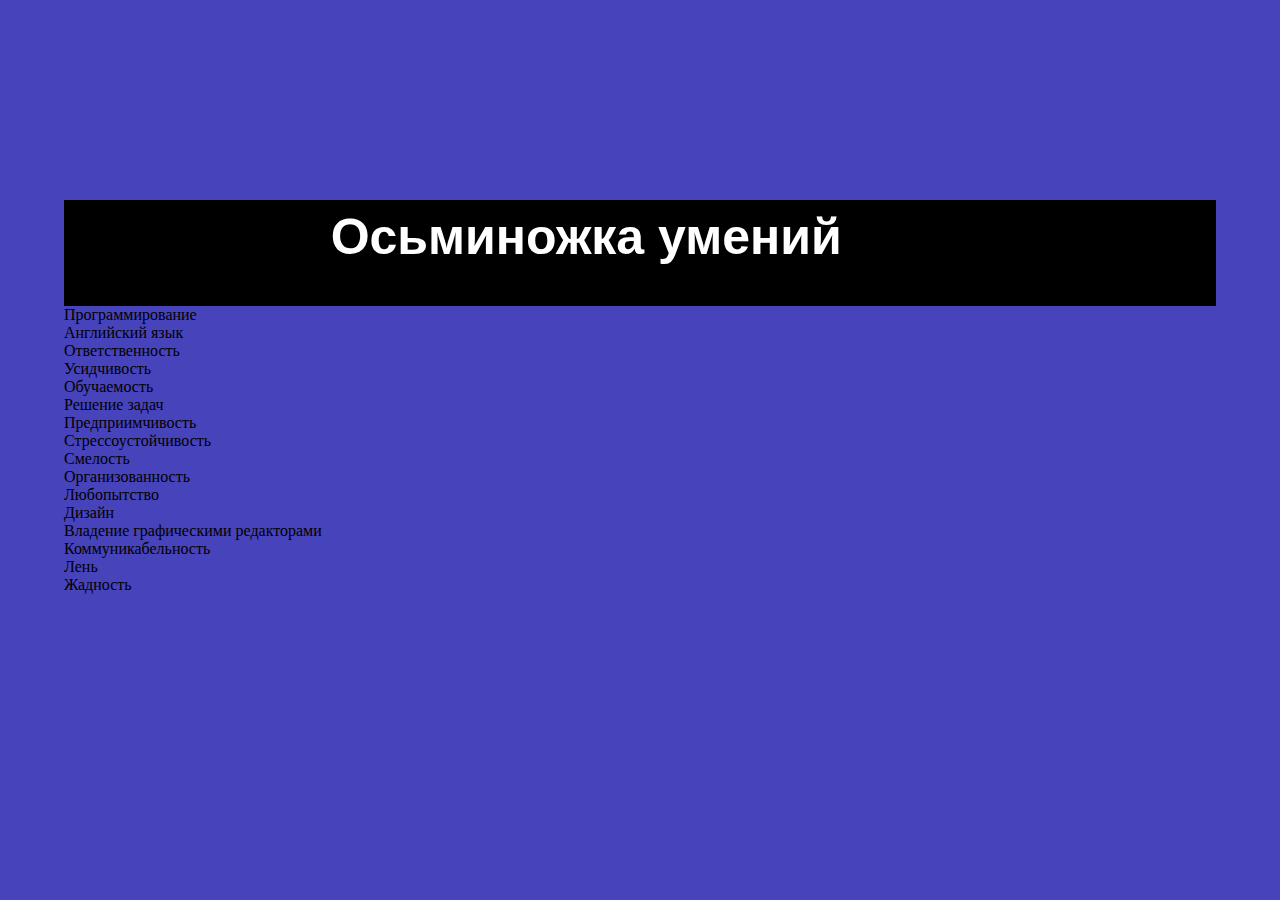
==== commit 5faa8f2c: "Update index.html" ====
--- a/index.html
+++ b/index.html
@@ -2,110 +2,43 @@
 <html lang="rus">
 <head>
 	<meta charset="UTF-8">
-	<meta name="keywords" content="осьминожка, скилл, портфолио, задание">
-	<meta name="description" content="Реализация осьминожки скиллов Александра Спирина">
-	<title>Осьминожка скиллов</title>
+	<meta name="keywords" content="осьминожка, умение, портфолио, задание">
+	<meta name="description" content="Реализация осьминожки умений Александра Спирина">
+	<title>Осьминожка умений</title>
 	<link rel="stylesheet" href="styles.css">
-	<link href="https://fonts.googleapis.com/css?family=Raleway" rel="stylesheet">
 </head>
 <body>
-	<div class="wrapper">
-		<div class="header">
-			<h1>ОСЬМИНОЖКА УМЕНИЙ</h1>
-			<div class="tentacle-max-tips">Желаемый уровень</div>
-			<div class="tentacle-current-tips">Текущий уровень</div>
-		</div>
-		<div class="content">
-			<div class="octopus">
-				<ul class="octopus-tentacles">
-					<li class="octopus-tentacle">
-						<input type="text" class="octopus-tentacle-text" value="Программирование">
-						<div class="margin-left-for-tentacle-range">
-							<input type="range" min="0" max="100" value="65" class="octopus-tentacle-range">
-						</div>
-					</li>	
-					<li class="octopus-tentacle">
-						<input type="text" class="octopus-tentacle-text" value="Английский язык">
-						<div class="margin-left-for-tentacle-range">
-							<input type="range" min="0" max="100" value="25" class="octopus-tentacle-range">
-						</div>
-					</li>
-					<li class="octopus-tentacle">
-						<input type="text" class="octopus-tentacle-text" value="Ответственность">
-						<div class="margin-left-for-tentacle-range">
-							<input type="range" min="0" max="100" value="70" class="octopus-tentacle-range">
-						</div>
-					</li>
-					<li class="octopus-tentacle">
-						<input type="text" class="octopus-tentacle-text" value="Упорство">
-						<div class="margin-left-for-tentacle-range">
-							<input type="range" min="0" max="100" value="90" class="octopus-tentacle-range">
-						</div>
-					</li>
-					<li class="octopus-tentacle">
-						<input type="text" class="octopus-tentacle-text" value="Обучаемость">
-						<div class="margin-left-for-tentacle-range">
-							<input type="range" min="0" max="100" value="85" class="octopus-tentacle-range">
-						</div>
-					</li>
-					<li class="octopus-tentacle">
-						<input type="text" class="octopus-tentacle-text" value="Решение задач">
-						<div class="margin-left-for-tentacle-range">
-							<input type="range" min="0" max="100" value="80" class="octopus-tentacle-range">
-						</div>
-					</li>
-					<li class="octopus-tentacle">
-						<input type="text" class="octopus-tentacle-text" value="Предприимчивость">
-						<div class="margin-left-for-tentacle-range">
-							<input type="range" min="0" max="100" value="35" class="octopus-tentacle-range">
-						</div>
-					</li>
-					<li class="octopus-tentacle">
-						<input type="text" class="octopus-tentacle-text" value="Стрессоустойчивость">
-						<div class="margin-left-for-tentacle-range">
-							<input type="range" min="0" max="100" value="60" class="octopus-tentacle-range">
-						</div>
-					</li>
-					<li class="octopus-tentacle">
-						<input type="text" class="octopus-tentacle-text" value="Смелость">
-						<div class="margin-left-for-tentacle-range">
-							<input type="range" min="0" max="100" value="75" class="octopus-tentacle-range">
-						</div>
-					</li>
-					<li class="octopus-tentacle">
-						<input type="text" class="octopus-tentacle-text" value="Организованность">
-						<div class="margin-left-for-tentacle-range">
-							<input type="range" min="0" max="100" value="70" class="octopus-tentacle-range">
-						</div>
-					</li>
-					<li class="octopus-tentacle">
-						<input type="text" class="octopus-tentacle-text" value="Любопытство">
-						<div class="margin-left-for-tentacle-range">
-							<input type="range" min="0" max="100" value="95" class="octopus-tentacle-range">
-						</div>
-					</li>
-					<li class="octopus-tentacle">
-						<input type="text" class="octopus-tentacle-text" value="Дизайн">
-						<div class="margin-left-for-tentacle-range">
-							<input type="range" min="0" max="100" value="50" class="octopus-tentacle-range">
-						</div>
-					</li>
-					<li class="octopus-tentacle">
-						<input type="text" class="octopus-tentacle-text" value="Владение графическими редакторами">
-						<div class="margin-left-for-tentacle-range">
-							<input type="range" min="0" max="100" value="60" class="octopus-tentacle-range">
-						</div>
-					</li>
-					<li class="octopus-tentacle">
-						<input type="text" class="octopus-tentacle-text" value="Коммуникабельность">
-						<div class="margin-left-for-tentacle-range">
-							<input type="range" min="0" max="100" value="65" class="octopus-tentacle-range">
-						</div>
-					</li>
+	<div class="content">
+		<div class="octopus">
+			<div class="header">
+				<h1>Осьминожка умений</h1>
+				<div class="tips_tentacle-need">Через год</div>
+				<div class="tips_tentacle-current">Сейчас</div>
+			</div>
+			<div>
+				<ul class="octopus__tentacles">
+					<li class="octopus__tentacle_if-need-more octopus__tentacle_programming">Программирование</li>
+					<li class="octopus__tentacle_if-need-more octopus__tentacle_english">Английский язык</li>
+					<li class="octopus__tentacle_if-need-more octopus__tentacle_responsibility">Ответственность</li>
+					<li class="octopus__tentacle_if-need-more octopus__tentacle_perseverance">Усидчивость</li>
+					<li class="octopus__tentacle_if-need-more octopus__tentacle_learnability">Обучаемость</li>
+					<li class="octopus__tentacle_if-need-more octopus__tentacle_task">Решение задач</li>
+					<li class="octopus__tentacle_if-need-more octopus__tentacle_enterprise">Предприимчивость</li>
+					<li class="octopus__tentacle_if-need-more octopus__tentacle_stressresistance">Стрессоустойчивость</li>
+					<li class="octopus__tentacle_if-need-more octopus__tentacle_courage">Смелость</li>
+					<li class="octopus__tentacle_if-need-more octopus__tentacle_organization">Организованность</li>
+					<li class="octopus__tentacle_if-need-more octopus__tentacle_curiosity">Любопытство</li>
+					<li class="octopus__tentacle_if-need-more octopus__tentacle_design">Дизайн</li>
+					<li class="octopus__tentacle_if-need-more octopus__tentacle_graphiceditors">Владение графическими редакторами</li>
+					<li class="octopus__tentacle_if-need-more octopus__tentacle_sociability">Коммуникабельность</li>
+					<li class="octopus__tentacle_if-need-less octopus__tentacle_laziness">Лень</li>
+					<li class="octopus__tentacle_if-need-less octopus__tentacle_greed">Жадность</li>
+					<li class="octopus__tentacle_if-need-more octopus__tentacle_new-need-more"></li>
+					<li class="octopus__tentacle_if-need-more octopus__tentacle_new-need-more"></li>
 				</ul>
-				<div class="octopus-head">
-					<div class="octopus-eye">
-						<div class="octopus-eye-apple"></div>
+				<div class="octopus__head">
+					<div class="octopus__head__eye">
+						<div class="octopus__head__eye__apple"></div>
 					</div>
 				</div>
 			</div>
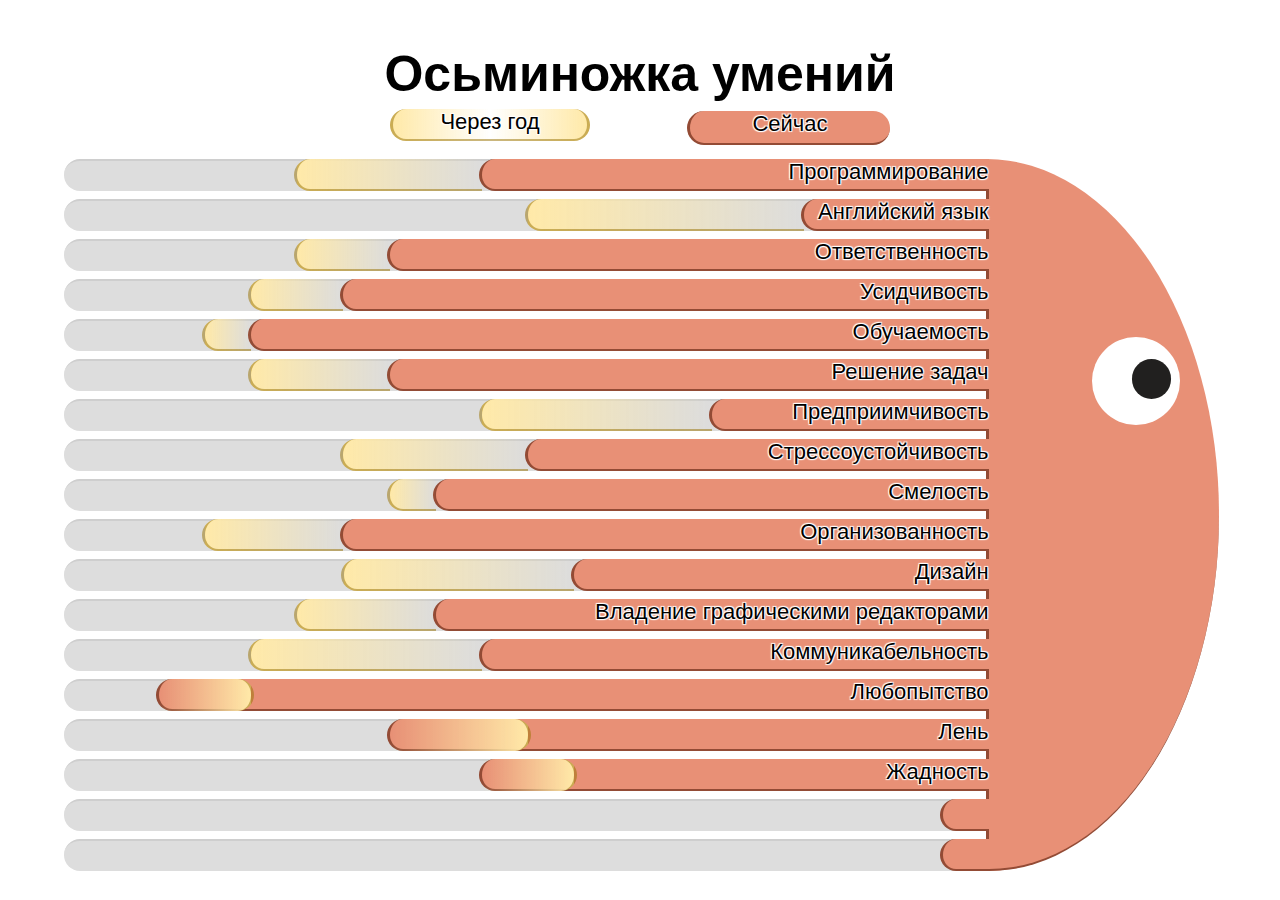
==== commit 21535595: "Update index.html" ====
--- a/index.html
+++ b/index.html
@@ -16,31 +16,31 @@
 				<div class="tips_tentacle-current">Сейчас</div>
 			</div>
 			<div>
-				<ul class="octopus__tentacles">
-					<li class="octopus__tentacle_if-need-more octopus__tentacle_programming">Программирование</li>
-					<li class="octopus__tentacle_if-need-more octopus__tentacle_english">Английский язык</li>
-					<li class="octopus__tentacle_if-need-more octopus__tentacle_responsibility">Ответственность</li>
-					<li class="octopus__tentacle_if-need-more octopus__tentacle_perseverance">Усидчивость</li>
-					<li class="octopus__tentacle_if-need-more octopus__tentacle_learnability">Обучаемость</li>
-					<li class="octopus__tentacle_if-need-more octopus__tentacle_task">Решение задач</li>
-					<li class="octopus__tentacle_if-need-more octopus__tentacle_enterprise">Предприимчивость</li>
-					<li class="octopus__tentacle_if-need-more octopus__tentacle_stressresistance">Стрессоустойчивость</li>
-					<li class="octopus__tentacle_if-need-more octopus__tentacle_courage">Смелость</li>
-					<li class="octopus__tentacle_if-need-more octopus__tentacle_organization">Организованность</li>
-					<li class="octopus__tentacle_if-need-more octopus__tentacle_curiosity">Любопытство</li>
-					<li class="octopus__tentacle_if-need-more octopus__tentacle_design">Дизайн</li>
-					<li class="octopus__tentacle_if-need-more octopus__tentacle_graphiceditors">Владение графическими редакторами</li>
-					<li class="octopus__tentacle_if-need-more octopus__tentacle_sociability">Коммуникабельность</li>
-					<li class="octopus__tentacle_if-need-less octopus__tentacle_laziness">Лень</li>
-					<li class="octopus__tentacle_if-need-less octopus__tentacle_greed">Жадность</li>
-					<li class="octopus__tentacle_if-need-more octopus__tentacle_new-need-more"></li>
-					<li class="octopus__tentacle_if-need-more octopus__tentacle_new-need-more"></li>
-				</ul>
 				<div class="octopus__head">
 					<div class="octopus__head__eye">
 						<div class="octopus__head__eye__apple"></div>
 					</div>
 				</div>
+				<ul class="octopus__tentacles">
+					<li class="octopus__tentacle_max octopus__tentacle_programming">Программирование</li>
+					<li class="octopus__tentacle_max octopus__tentacle_english">Английский язык</li>
+					<li class="octopus__tentacle_max octopus__tentacle_responsibility">Ответственность</li>
+					<li class="octopus__tentacle_max octopus__tentacle_perseverance">Усидчивость</li>
+					<li class="octopus__tentacle_max octopus__tentacle_learnability">Обучаемость</li>
+					<li class="octopus__tentacle_max octopus__tentacle_task">Решение задач</li>
+					<li class="octopus__tentacle_max octopus__tentacle_enterprise">Предприимчивость</li>
+					<li class="octopus__tentacle_max octopus__tentacle_stressresistance">Стрессоустойчивость</li>
+					<li class="octopus__tentacle_max octopus__tentacle_courage">Смелость</li>
+					<li class="octopus__tentacle_max octopus__tentacle_organization">Организованность</li>
+					<li class="octopus__tentacle_max octopus__tentacle_design">Дизайн</li>
+					<li class="octopus__tentacle_max octopus__tentacle_graphiceditors">Владение графическими редакторами</li>
+					<li class="octopus__tentacle_max octopus__tentacle_sociability">Коммуникабельность</li>
+					<li class="octopus__tentacle_max octopus__tentacle_curiosity">Любопытство</li>
+					<li class="octopus__tentacle_max octopus__tentacle_laziness">Лень</li>
+					<li class="octopus__tentacle_max octopus__tentacle_greed">Жадность</li>
+					<li class="octopus__tentacle_max octopus__tentacle_new-need-more"></li>
+					<li class="octopus__tentacle_max octopus__tentacle_new-need-more"></li>
+				</ul>
 			</div>
 		</div>
 	</div>
--- a/styles.css
+++ b/styles.css
@@ -17,10 +17,16 @@
 
 body 
 {
+	position: absolute;
+	top:0;
 	min-width: 1200px;
     height: 100%;
     width: 100%;
-    background: #4743ba;
+    background: #ffffff;
+    color:#000000;
+    font-family: "Arial", sans-serif;
+    font-size: 22px;
+    text-shadow: 1px 1px 1px #fff, -1px 1px 1px #fff, -1px -1px 1px #fff, 1px -1px 1px #fff;
 }
 
 div
@@ -30,13 +36,10 @@
 
 h1
 {
-	display: inline-block;
 	margin-top: 8px;
 	width: 100%;
 	text-align: center;
-	font-family: "Raleway", sans-serif;
 	font-size: 50px;
-	color:#fff;
 }
 
 li 
@@ -44,50 +47,39 @@
     list-style-type: none;
 }
 
-.wrapper
-{
+.content
+{
+	position: absolute;
+	height: 100%;
 	width: 100%;
-	height:100%;
+	min-height: 880px;
 }
 
 .header 
 {
-	background: #000;
 	width: 100%;
 	height:106px;
-	display: flex;
-}
-
-.content
-{
-	height: 100%;
-	bottom: 106px;
-	padding-top: 106px;
-	min-height: 700px;
-	box-sizing: border-box; 
-	-moz-box-sizing: border-box; 
-	-webkit-box-sizing: border-box;
+	text-align: center;
 }
 
 .octopus
 {
 	width: 90%;
 	min-width: 1100px;
-	top: 50%; 
-	left: 50%; 
-	transform: translate(-50%, -50%); 
-}
-
-.octopus-tentacles
+	left: 50%;
+	top:50%;
+	transform: translate(-50%,-50%);
+}
+
+.octopus__tentacles
 {
 	position: relative;
 	top: 0;
 	height: 100%;
-	min-width:844px;
 	width: 80%;
 }
 
-.octopus-head
+.octopus__head
 {
 	position: absolute;
 	top: 0;
@@ -96,166 +88,584 @@
   	height: 100%;
   	border-radius: 0 100% 100% 0 / 0 50% 50% 0;
 	background: #e89076;
-}
-
-.octopus-eye
-{
-	height: 64px;
-	width: 64px;
-	top:20%;
-	right: -40%;
+	border-left: 3px solid #934b35;
+}
+
+.octopus__head::before
+{
+	position: absolute;
+	content: "";
+	width: 100%;
+	height: 100%;
+	border-radius: 0 100% 100% 0 / 0 50% 50% 0;
+	transform: translate(0,-2px);
+  	border-bottom: 2px solid #934b35;
+}
+
+.octopus__head__eye
+{
+	height: 88px;
+	width: 88px;
+	top:25%;
+	left:45%;
 	border-radius: 50%;
-	background: #efc6ba;
-}
-
-.octopus-eye-apple
-{
-	height: 40%;
-	width: 40%;
-	top:22%;
-	left: 44%;
+	background: #fff;
+}
+
+.octopus__head__eye__apple
+{
+	height: 45%;
+	width: 45%;
+	top:25%;
+	left: 45%;
 	border-radius: 50%;
-	background: #382520;
-}
-
-.octopus-tentacle-text
-{
-	position: relative;
-	left: 0;
-	background:none;
-	border-color: #6a65ed;
-	outline-color: #dd91ff;
-	width: 400px;
-	height: 28px;
-	bottom: 0;
-	text-align: right;
-	font-family: "Raleway", sans-serif;
-	font-size: 20px;
-	color:#ffdfd6;
-}
-
-.octopus-tentacle
-{
-	height: 32px;
+	background: #21201f;
+	animation: look 8s infinite alternate-reverse;
+}
+
+@keyframes look
+{
+	0% {top:25%;left: 45%;}
+	10% {top:20%;left: 30%;}
+	25% {top:40%;left: 15%;}
+	40% {top:30%;left: 10%;}
+	50% {top:45%;left: 30%;}
+	65% {top:50%;left: 45%;}
+	90% {top:40%;left: 50%;}
+	100% {top:30%;left: 45%;}
+}
+
+.octopus__tentacle_max
+{
+	height: 30px;
 	width: 100%;
 	margin-top: 8px;
-}
-
-.margin-left-for-tentacle-range
-{
-	margin-left: 408px;
-	bottom: 32px;
-	height: 100%;
-}
-
-.octopus-tentacle-range
-{
-	-webkit-appearance:none;
-	position: relative;
-	width: 100%;
-  	height: 100%;
-  	outline: none;
-  	border-top-right-radius: 32px;
+	right: 0;
+	text-align: right;
+	background: #dddddd;
+	border-top-left-radius: 32px;
+  	border-bottom-left-radius: 32px;
+  	border-top: 2px solid #cecece;
+}
+
+.octopus__tentacle_programming::before
+{
+	position: absolute;
+	content: "Программирование";
+	width: 55%;
+	border-top-left-radius: 32px;
+  	border-bottom-left-radius: 32px;
+	right: 0;
+	transform: translate(3px,-2px);
+	height: 30px;
+	background: #e89076;
+  	border-left: 3px solid #934b35;
+  	border-bottom: 2px solid #934b35;
+}
+
+.octopus__tentacle_programming::after
+{
+	position: absolute;
+	content: "";
+	width: 20%;
+	border-top-left-radius: 32px;
+  	border-bottom-left-radius: 32px;
+	right: 55%;
+	transform: translate(3px,-2px);
+	height: 30px;
+	background: linear-gradient(to left, rgba(255, 233, 168, 0) 0%, rgba(255, 233, 168, 1) 100%);
+	border-left: 3px solid rgba(150, 112, 0, 0.5);
+  	border-bottom: 2px solid rgba(150, 112, 0, 0.5);
+}
+
+.octopus__tentacle_english::before
+{
+	position: absolute;
+	content: "Английский язык";
+	width: 20%;
+	border-top-left-radius: 32px;
+  	border-bottom-left-radius: 32px;
+	right: 0;
+	transform: translate(3px,-2px);
+	height: 30px;
+	background: #e89076;
+  	border-left: 3px solid #934b35;
+  	border-bottom: 2px solid #934b35;
+}
+
+.octopus__tentacle_english::after
+{
+	position: absolute;
+	content: "";
+	width: 30%;
+	border-top-left-radius: 32px;
+  	border-bottom-left-radius: 32px;
+	right: 20%;
+	transform: translate(3px,-2px);
+	height: 30px;
+	background: linear-gradient(to left, rgba(255, 233, 168, 0) 0%, rgba(255, 233, 168, 1) 100%);
+	border-left: 3px solid rgba(150, 112, 0, 0.5);
+  	border-bottom: 2px solid rgba(150, 112, 0, 0.5);
+}
+
+.octopus__tentacle_responsibility::before
+{
+	position: absolute;
+	content: "Ответственность";
+	width: 65%;
+	border-top-left-radius: 32px;
+  	border-bottom-left-radius: 32px;
+	right: 0;
+	transform: translate(3px,-2px);
+	height: 30px;
+	background: #e89076;
+  	border-left: 3px solid #934b35;
+  	border-bottom: 2px solid #934b35;
+}
+
+.octopus__tentacle_responsibility::after
+{
+	position: absolute;
+	content: "";
+	width: 10%;
+	border-top-left-radius: 32px;
+  	border-bottom-left-radius: 32px;
+	right: 65%;
+	transform: translate(3px,-2px);
+	height: 30px;
+	background: linear-gradient(to left, rgba(255, 233, 168, 0) 0%, rgba(255, 233, 168, 1) 100%);
+	border-left: 3px solid rgba(150, 112, 0, 0.5);
+  	border-bottom: 2px solid rgba(150, 112, 0, 0.5);
+}
+
+.octopus__tentacle_perseverance::before
+{
+	position: absolute;
+	content: "Усидчивость";
+	width: 70%;
+	border-top-left-radius: 32px;
+  	border-bottom-left-radius: 32px;
+	right: 0;
+	transform: translate(3px,-2px);
+	height: 30px;
+	background: #e89076;
+  	border-left: 3px solid #934b35;
+  	border-bottom: 2px solid #934b35;
+}
+
+.octopus__tentacle_perseverance::after
+{
+	position: absolute;
+	content: "";
+	width: 10%;
+	border-top-left-radius: 32px;
+  	border-bottom-left-radius: 32px;
+	right: 70%;
+	transform: translate(3px,-2px);
+	height: 30px;
+	background: linear-gradient(to left, rgba(255, 233, 168, 0) 0%, rgba(255, 233, 168, 1) 100%);
+	border-left: 3px solid rgba(150, 112, 0, 0.5);
+  	border-bottom: 2px solid rgba(150, 112, 0, 0.5);
+}
+
+.octopus__tentacle_learnability::before
+{
+	position: absolute;
+	content: "Обучаемость";
+	width: 80%;
+	border-top-left-radius: 32px;
+  	border-bottom-left-radius: 32px;
+	right: 0;
+	transform: translate(3px,-2px);
+	height: 30px;
+	background: #e89076;
+  	border-left: 3px solid #934b35;
+  	border-bottom: 2px solid #934b35;
+}
+
+.octopus__tentacle_learnability::after
+{
+	position: absolute;
+	content: "";
+	width: 5%;
+	border-top-left-radius: 32px;
+  	border-bottom-left-radius: 32px;
+	right: 80%;
+	transform: translate(3px,-2px);
+	height: 30px;
+	background: linear-gradient(to left, rgba(255, 233, 168, 0) 0%, rgba(255, 233, 168, 1) 100%);
+	border-left: 3px solid rgba(150, 112, 0, 0.5);
+  	border-bottom: 2px solid rgba(150, 112, 0, 0.5);
+}
+
+.octopus__tentacle_task::before
+{
+	position: absolute;
+	content: "Решение задач";
+	width: 65%;
+	border-top-left-radius: 32px;
+  	border-bottom-left-radius: 32px;
+	right: 0;
+	transform: translate(3px,-2px);
+	height: 30px;
+	background: #e89076;
+  	border-left: 3px solid #934b35;
+  	border-bottom: 2px solid #934b35;
+}
+
+.octopus__tentacle_task::after
+{
+	position: absolute;
+	content: "";
+	width: 15%;
+	border-top-left-radius: 32px;
+  	border-bottom-left-radius: 32px;
+	right: 65%;
+	transform: translate(3px,-2px);
+	height: 30px;
+	background: linear-gradient(to left, rgba(255, 233, 168, 0) 0%, rgba(255, 233, 168, 1) 100%);
+	border-left: 3px solid rgba(150, 112, 0, 0.5);
+  	border-bottom: 2px solid rgba(150, 112, 0, 0.5);
+}
+
+.octopus__tentacle_enterprise::before
+{
+	position: absolute;
+	content: "Предприимчивость";
+	width: 30%;
+	border-top-left-radius: 32px;
+  	border-bottom-left-radius: 32px;
+	right: 0;
+	transform: translate(3px,-2px);
+	height: 30px;
+	background: #e89076;
+  	border-left: 3px solid #934b35;
+  	border-bottom: 2px solid #934b35;
+}
+
+.octopus__tentacle_enterprise::after
+{
+	position: absolute;
+	content: "";
+	width: 25%;
+	border-top-left-radius: 32px;
+  	border-bottom-left-radius: 32px;
+	right: 30%;
+	transform: translate(3px,-2px);
+	height: 30px;
+	background: linear-gradient(to left, rgba(255, 233, 168, 0) 0%, rgba(255, 233, 168, 1) 100%);
+	border-left: 3px solid rgba(150, 112, 0, 0.5);
+  	border-bottom: 2px solid rgba(150, 112, 0, 0.5);
+}
+
+.octopus__tentacle_stressresistance::before
+{
+	position: absolute;
+	content: "Стрессоустойчивость";
+	width: 50%;
+	border-top-left-radius: 32px;
+  	border-bottom-left-radius: 32px;
+	right: 0;
+	transform: translate(3px,-2px);
+	height: 30px;
+	background: #e89076;
+  	border-left: 3px solid #934b35;
+  	border-bottom: 2px solid #934b35;
+}
+
+.octopus__tentacle_stressresistance::after
+{
+	position: absolute;
+	content: "";
+	width: 20%;
+	border-top-left-radius: 32px;
+  	border-bottom-left-radius: 32px;
+	right: 50%;
+	transform: translate(3px,-2px);
+	height: 30px;
+	background: linear-gradient(to left, rgba(255, 233, 168, 0) 0%, rgba(255, 233, 168, 1) 100%);
+	border-left: 3px solid rgba(150, 112, 0, 0.5);
+  	border-bottom: 2px solid rgba(150, 112, 0, 0.5);
+}
+
+.octopus__tentacle_courage::before
+{
+	position: absolute;
+	content: "Смелость";
+	width: 60%;
+	border-top-left-radius: 32px;
+  	border-bottom-left-radius: 32px;
+	right: 0;
+	transform: translate(3px,-2px);
+	height: 30px;
+	background: #e89076;
+  	border-left: 3px solid #934b35;
+  	border-bottom: 2px solid #934b35;
+}
+
+.octopus__tentacle_courage::after
+{
+	position: absolute;
+	content: "";
+	width: 5%;
+	border-top-left-radius: 32px;
+  	border-bottom-left-radius: 32px;
+	right: 60%;
+	transform: translate(3px,-2px);
+	height: 30px;
+	background: linear-gradient(to left, rgba(255, 233, 168, 0) 0%, rgba(255, 233, 168, 1) 100%);
+	border-left: 3px solid rgba(150, 112, 0, 0.5);
+  	border-bottom: 2px solid rgba(150, 112, 0, 0.5);
+}
+
+.octopus__tentacle_organization::before
+{
+	position: absolute;
+	content: "Организованность";
+	width: 70%;
+	border-top-left-radius: 32px;
+  	border-bottom-left-radius: 32px;
+	right: 0;
+	transform: translate(3px,-2px);
+	height: 30px;
+	background: #e89076;
+  	border-left: 3px solid #934b35;
+  	border-bottom: 2px solid #934b35;
+}
+
+.octopus__tentacle_organization::after
+{
+	position: absolute;
+	content: "";
+	width: 15%;
+	border-top-left-radius: 32px;
+  	border-bottom-left-radius: 32px;
+	right: 70%;
+	transform: translate(3px,-2px);
+	height: 30px;
+	background: linear-gradient(to left, rgba(255, 233, 168, 0) 0%, rgba(255, 233, 168, 1) 100%);
+	border-left: 3px solid rgba(150, 112, 0, 0.5);
+  	border-bottom: 2px solid rgba(150, 112, 0, 0.5);
+}
+
+.octopus__tentacle_design::before
+{
+	position: absolute;
+	content: "Дизайн";
+	width: 45%;
+	border-top-left-radius: 32px;
+  	border-bottom-left-radius: 32px;
+	right: 0;
+	transform: translate(3px,-2px);
+	height: 30px;
+	background: #e89076;
+  	border-left: 3px solid #934b35;
+  	border-bottom: 2px solid #934b35;
+}
+
+.octopus__tentacle_design::after
+{
+	position: absolute;
+	content: "";
+	width: 25%;
+	border-top-left-radius: 32px;
+  	border-bottom-left-radius: 32px;
+	right: 45%;
+	transform: translate(3px,-2px);
+	height: 30px;
+	background: linear-gradient(to left, rgba(255, 233, 168, 0) 0%, rgba(255, 233, 168, 1) 100%);
+	border-left: 3px solid rgba(150, 112, 0, 0.5);
+  	border-bottom: 2px solid rgba(150, 112, 0, 0.5);
+}
+
+.octopus__tentacle_graphiceditors::before
+{
+	position: absolute;
+	content: "Владение графическими редакторами";
+	width: 60%;
+	border-top-left-radius: 32px;
+  	border-bottom-left-radius: 32px;
+	right: 0;
+	transform: translate(3px,-2px);
+	height: 30px;
+	background: #e89076;
+  	border-left: 3px solid #934b35;
+  	border-bottom: 2px solid #934b35;
+}
+
+.octopus__tentacle_graphiceditors::after
+{
+	position: absolute;
+	content: "";
+	width: 15%;
+	border-top-left-radius: 32px;
+  	border-bottom-left-radius: 32px;
+	right: 60%;
+	transform: translate(3px,-2px);
+	height: 30px;
+	background: linear-gradient(to left, rgba(255, 233, 168, 0) 0%, rgba(255, 233, 168, 1) 100%);
+	border-left: 3px solid rgba(150, 112, 0, 0.5);
+  	border-bottom: 2px solid rgba(150, 112, 0, 0.5);
+}
+
+.octopus__tentacle_sociability::before
+{
+	position: absolute;
+	content: "Коммуникабельность";
+	width: 55%;
+	border-top-left-radius: 32px;
+  	border-bottom-left-radius: 32px;
+	right: 0;
+	transform: translate(3px,-2px);
+	height: 30px;
+	background: #e89076;
+  	border-left: 3px solid #934b35;
+  	border-bottom: 2px solid #934b35;
+}
+
+.octopus__tentacle_sociability::after
+{
+	position: absolute;
+	content: "";
+	width: 25%;
+	border-top-left-radius: 32px;
+  	border-bottom-left-radius: 32px;
+	right: 55%;
+	transform: translate(3px,-2px);
+	height: 30px;
+	background: linear-gradient(to left, rgba(255, 233, 168, 0) 0%, rgba(255, 233, 168, 1) 100%);
+	border-left: 3px solid rgba(150, 112, 0, 0.5);
+  	border-bottom: 2px solid rgba(150, 112, 0, 0.5);
+}
+
+.octopus__tentacle_curiosity::before
+{
+	position: absolute;
+	content: "Любопытство";
+	width: 90%;
+	border-top-left-radius: 32px;
+  	border-bottom-left-radius: 32px;
+	right: 0;
+	transform: translate(3px,-2px);
+	height: 30px;
+	background: #e89076;
+  	border-left: 3px solid #934b35;
+  	border-bottom: 2px solid #934b35;
+}
+
+.octopus__tentacle_curiosity::after
+{
+	position: absolute;
+	content: "";
+	width: 10%;
+	border-top-right-radius: 32px;
   	border-bottom-right-radius: 32px;
-	background:#6a65ed;
-	overflow: hidden;
-	transform: scale(-1, 1);
-}
-
-.octopus-tentacle-range::-webkit-slider-thumb
-{
-    -webkit-appearance:none;
-    background: #f4baa8;
-    height: 32px;
-	width: 32px;
-	border-radius: 32px;
-	cursor: pointer;
-	box-shadow: -10016px 0 0 10000px #e89076;
-}
-
-.octopus-tentacle-range::-webkit-slider-thumb:hover, .octopus-tentacle-range::-webkit-slider-thumb:active{border: 2px solid #ffdfd6}
-
-.octopus-tentacle-range::-moz-range-track
-{
-	-moz-appearance:none;
-	position: relative;
-	width: 100%;
-  	height: 100%;
-  	outline: none;
-  	border-top-right-radius: 32px;
+	left: 10%;
+	transform: translate(3px,-2px);
+	height: 32px;
+	background: linear-gradient(to right, rgba(255, 233, 168, 0) 0%, rgba(255, 233, 168, 1) 100%);
+	border-right: 3px solid rgba(150, 112, 0, 0.5);
+}
+
+.octopus__tentacle_laziness::before
+{
+	position: absolute;
+	content: "Лень";
+	width: 65%;
+	border-top-left-radius: 32px;
+  	border-bottom-left-radius: 32px;
+	right: 0;
+	transform: translate(3px,-2px);
+	height: 30px;
+	background: #e89076;
+  	border-left: 3px solid #934b35;
+  	border-bottom: 2px solid #934b35;
+}
+
+.octopus__tentacle_laziness::after
+{
+	position: absolute;
+	content: "";
+	width: 15%;
+	border-top-right-radius: 32px;
   	border-bottom-right-radius: 32px;
-	background:#6a65ed;
-	overflow: hidden;
-	transform: scale(-1, 1);
-}
-
-.octopus-tentacle-range::-moz-range-thumb
-{
-    -moz-appearance:none;
-    background: #f4baa8;
-    height: 32px;
-	width: 32px;
-	border-radius: 32px;
-	cursor: pointer;
-	box-shadow: -10016px 0 0 10000px #e89076;
-}
-
-.octopus-tentacle-range::-moz-range-thumb:hover, .octopus-tentacle-range::-moz-range-thumb:active{border: 2px solid #ffdfd6}
-
-.octopus-tentacle-range::-ms-track
-{
-	-moz-appearance:none;
-	position: relative;
-	width: 100%;
-  	height: 100%;
-  	outline: none;
-  	border-top-right-radius: 32px;
+	left: 35%;
+	transform: translate(3px,-2px);
+	height: 32px;
+	background: linear-gradient(to right, rgba(255, 233, 168, 0) 0%, rgba(255, 233, 168, 1) 100%);
+	border-right: 3px solid rgba(150, 112, 0, 0.5);
+}
+
+.octopus__tentacle_greed::before
+{
+	position: absolute;
+	content: "Жадность";
+	width: 55%;
+	border-top-left-radius: 32px;
+  	border-bottom-left-radius: 32px;
+	right: 0;
+	transform: translate(3px,-2px);
+	height: 30px;
+	background: #e89076;
+  	border-left: 3px solid #934b35;
+  	border-bottom: 2px solid #934b35;
+}
+
+.octopus__tentacle_greed::after
+{
+	position: absolute;
+	content: "";
+	width: 10%;
+	border-top-right-radius: 32px;
   	border-bottom-right-radius: 32px;
-	background:#6a65ed;
-	overflow: hidden;
-	transform: scale(-1, 1);
-}
-
-.octopus-tentacle-range::-ms-thumb
-{
-    -moz-appearance:none;
-    background: #f4baa8;
-    height: 32px;
-	width: 32px;
-	border-radius: 32px;
-	cursor: pointer;
-	box-shadow: -10016px 0 0 10000px #e89076;
-}
-
-.octopus-tentacle-range::-ms-thumb:hover, .octopus-tentacle-range::-ms-thumb:active{border: 2px solid #ffdfd6}
-
-.tentacle-max-tips
+	left: 45%;
+	transform: translate(3px,-2px);
+	height: 32px;
+	background: linear-gradient(to right, rgba(255, 233, 168, 0) 0%, rgba(255, 233, 168, 1) 100%);
+	border-right: 3px solid rgba(150, 112, 0, 0.5);
+}
+
+.octopus__tentacle_new-need-more::before
+{
+	position: absolute;
+	content: "";
+	width: 5%;
+	border-top-left-radius: 32px;
+  	border-bottom-left-radius: 32px;
+	right: 0;
+	transform: translate(3px,-2px);
+	height: 30px;
+	background: #e89076;
+  	border-left: 3px solid #934b35;
+  	border-bottom: 2px solid #934b35;
+}
+
+.tips_tentacle-need
 {
 	position: absolute;
 	left: 50%;
-	transform: translate(-450px,0);
-	width: 400px;
-	height: 32px;
+	transform: translate(-250px,-2px);
+	width: 194px;
+	height: 30px;
 	top: 66px;
 	border-radius: 32px;
-	background:#6a65ed;
-	text-align: center;
-	font-family: "Raleway", sans-serif;
-	font-size: 24px;
-}
-
-.tentacle-current-tips
+	background: linear-gradient(to left, rgba(255, 233, 168, 1) 0%, rgba(255, 233, 168, 0) 50%, rgba(255, 233, 168, 1) 100%);
+	border-left: 3px solid rgba(150, 112, 0, 0.5);
+	border-right: 3px solid rgba(150, 112, 0, 0.5);
+  	border-bottom: 2px solid rgba(150, 112, 0, 0.5);
+}
+
+.tips_tentacle-current
 {
 	position: absolute;
 	right: 50%;
-	transform: translate(450px,0);
-	width: 400px;
+	transform: translate(250px,0);
+	width: 200px;
 	height: 32px;
 	top: 66px;
 	border-radius: 32px;
 	background:#e89076;
-	text-align: center;
-	font-family: "Raleway", sans-serif;
-	font-size: 24px;
-}
-
+	border-left: 3px solid #934b35;
+  	border-bottom: 2px solid #934b35;
+}
+
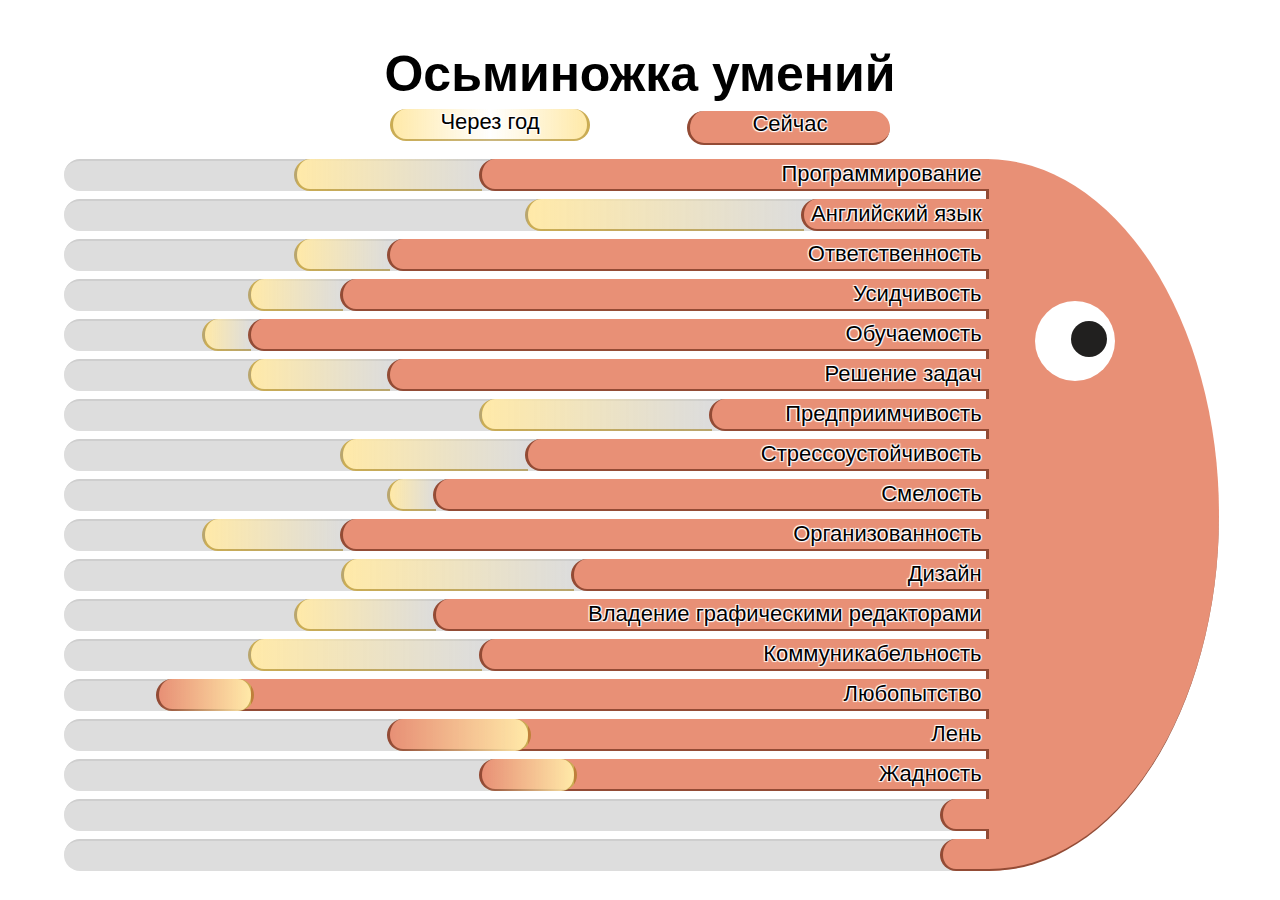
==== commit e8190942: "Update index.html" ====
--- a/index.html
+++ b/index.html
@@ -9,35 +9,36 @@
 </head>
 <body>
 	<div class="content">
-		<div class="octopus">
+		<div class="middle-element">
 			<div class="header">
 				<h1>Осьминожка умений</h1>
 				<div class="tips_tentacle-need">Через год</div>
 				<div class="tips_tentacle-current">Сейчас</div>
 			</div>
-			<div>
+			<div class="octopus">
 				<div class="octopus__head">
 					<div class="octopus__head__eye">
 						<div class="octopus__head__eye__apple"></div>
 					</div>
 				</div>
 				<ul class="octopus__tentacles">
-					<li class="octopus__tentacle_max octopus__tentacle_programming">Программирование</li>
-					<li class="octopus__tentacle_max octopus__tentacle_english">Английский язык</li>
-					<li class="octopus__tentacle_max octopus__tentacle_responsibility">Ответственность</li>
-					<li class="octopus__tentacle_max octopus__tentacle_perseverance">Усидчивость</li>
-					<li class="octopus__tentacle_max octopus__tentacle_learnability">Обучаемость</li>
-					<li class="octopus__tentacle_max octopus__tentacle_task">Решение задач</li>
-					<li class="octopus__tentacle_max octopus__tentacle_enterprise">Предприимчивость</li>
-					<li class="octopus__tentacle_max octopus__tentacle_stressresistance">Стрессоустойчивость</li>
-					<li class="octopus__tentacle_max octopus__tentacle_courage">Смелость</li>
-					<li class="octopus__tentacle_max octopus__tentacle_organization">Организованность</li>
-					<li class="octopus__tentacle_max octopus__tentacle_design">Дизайн</li>
-					<li class="octopus__tentacle_max octopus__tentacle_graphiceditors">Владение графическими редакторами</li>
-					<li class="octopus__tentacle_max octopus__tentacle_sociability">Коммуникабельность</li>
-					<li class="octopus__tentacle_max octopus__tentacle_curiosity">Любопытство</li>
-					<li class="octopus__tentacle_max octopus__tentacle_laziness">Лень</li>
-					<li class="octopus__tentacle_max octopus__tentacle_greed">Жадность</li>
+					<li class="octopus__tentacle_max octopus__tentacle_programming">
+						<span class="octopus__tentacle__description">Программирование</span></li>
+					<li class="octopus__tentacle_max octopus__tentacle_english"><span class="octopus__tentacle__description">Английский язык</span></li>
+					<li class="octopus__tentacle_max octopus__tentacle_responsibility"><span class="octopus__tentacle__description">Ответственность</span></li>
+					<li class="octopus__tentacle_max octopus__tentacle_perseverance"><span class="octopus__tentacle__description">Усидчивость</span></li>
+					<li class="octopus__tentacle_max octopus__tentacle_learnability"><span class="octopus__tentacle__description">Обучаемость</span></li>
+					<li class="octopus__tentacle_max octopus__tentacle_task"><span class="octopus__tentacle__description">Решение задач</span></li>
+					<li class="octopus__tentacle_max octopus__tentacle_enterprise"><span class="octopus__tentacle__description">Предприимчивость</span></li>
+					<li class="octopus__tentacle_max octopus__tentacle_stressresistance"><span class="octopus__tentacle__description">Стрессоустойчивость</span></li>
+					<li class="octopus__tentacle_max octopus__tentacle_courage"><span class="octopus__tentacle__description">Смелость</span></li>
+					<li class="octopus__tentacle_max octopus__tentacle_organization"><span class="octopus__tentacle__description">Организованность</span></li>
+					<li class="octopus__tentacle_max octopus__tentacle_design"><span class="octopus__tentacle__description">Дизайн</span></li>
+					<li class="octopus__tentacle_max octopus__tentacle_graphiceditors"><span class="octopus__tentacle__description">Владение графическими редакторами</span></li>
+					<li class="octopus__tentacle_max octopus__tentacle_sociability"><span class="octopus__tentacle__description">Коммуникабельность</span></li>
+					<li class="octopus__tentacle_max octopus__tentacle_curiosity"><span class="octopus__tentacle__description">Любопытство</span></li>
+					<li class="octopus__tentacle_max octopus__tentacle_laziness"><span class="octopus__tentacle__description">Лень</span></li>
+					<li class="octopus__tentacle_max octopus__tentacle_greed"><span class="octopus__tentacle__description">Жадность</span></li>
 					<li class="octopus__tentacle_max octopus__tentacle_new-need-more"></li>
 					<li class="octopus__tentacle_max octopus__tentacle_new-need-more"></li>
 				</ul>
--- a/styles.css
+++ b/styles.css
@@ -12,16 +12,17 @@
 html 
 {
     height: 100%;
-    width: 100%;
+    width: 100%;  
 }
 
 body 
 {
 	position: absolute;
 	top:0;
-	min-width: 1200px;
     height: 100%;
     width: 100%;
+    min-height: 880px;
+    min-width: 680px;
     background: #ffffff;
     color:#000000;
     font-family: "Arial", sans-serif;
@@ -51,8 +52,9 @@
 {
 	position: absolute;
 	height: 100%;
-	width: 100%;
-	min-height: 880px;
+	width: 90%;
+	left: 50%;
+	transform: translate(-50%, 0);
 }
 
 .header 
@@ -62,13 +64,17 @@
 	text-align: center;
 }
 
-.octopus
-{
-	width: 90%;
-	min-width: 1100px;
+.middle-element
+{
 	left: 50%;
 	top:50%;
 	transform: translate(-50%,-50%);
+	min-height: 800px;
+}
+
+.octopus
+{
+	min-width: 600px;
 }
 
 .octopus__tentacles
@@ -104,10 +110,10 @@
 
 .octopus__head__eye
 {
-	height: 88px;
-	width: 88px;
-	top:25%;
-	left:45%;
+	height: 80px;
+	width: 80px;
+	top:20%;
+	left:20%;
 	border-radius: 50%;
 	background: #fff;
 }
@@ -141,17 +147,27 @@
 	width: 100%;
 	margin-top: 8px;
 	right: 0;
+	background: #dddddd;
+	border-top-left-radius: 32px;
+  	border-bottom-left-radius: 32px;
+  	border-top: 2px solid #cecece;
+}
+
+.octopus__tentacle__description
+{
+	position: relative;
+	display: block;
+	z-index: 99;
 	text-align: right;
-	background: #dddddd;
-	border-top-left-radius: 32px;
-  	border-bottom-left-radius: 32px;
-  	border-top: 2px solid #cecece;
+	padding-right: 4px;
+	right: 0;
+	height: 100%;
 }
 
 .octopus__tentacle_programming::before
 {
 	position: absolute;
-	content: "Программирование";
+	content: "";
 	width: 55%;
 	border-top-left-radius: 32px;
   	border-bottom-left-radius: 32px;
@@ -161,6 +177,7 @@
 	background: #e89076;
   	border-left: 3px solid #934b35;
   	border-bottom: 2px solid #934b35;
+  	z-index: 1;
 }
 
 .octopus__tentacle_programming::after
@@ -171,17 +188,18 @@
 	border-top-left-radius: 32px;
   	border-bottom-left-radius: 32px;
 	right: 55%;
-	transform: translate(3px,-2px);
-	height: 30px;
-	background: linear-gradient(to left, rgba(255, 233, 168, 0) 0%, rgba(255, 233, 168, 1) 100%);
-	border-left: 3px solid rgba(150, 112, 0, 0.5);
-  	border-bottom: 2px solid rgba(150, 112, 0, 0.5);
+	transform: translate(3px,-32px);
+	height: 30px;
+	background: linear-gradient(to left, rgba(255, 233, 168, 0) 0%, rgba(255, 233, 168, 1) 100%);
+	border-left: 3px solid rgba(150, 112, 0, 0.5);
+  	border-bottom: 2px solid rgba(150, 112, 0, 0.5);
+  	z-index: 2;
 }
 
 .octopus__tentacle_english::before
 {
 	position: absolute;
-	content: "Английский язык";
+	content: "";
 	width: 20%;
 	border-top-left-radius: 32px;
   	border-bottom-left-radius: 32px;
@@ -201,7 +219,7 @@
 	border-top-left-radius: 32px;
   	border-bottom-left-radius: 32px;
 	right: 20%;
-	transform: translate(3px,-2px);
+	transform: translate(3px,-32px);
 	height: 30px;
 	background: linear-gradient(to left, rgba(255, 233, 168, 0) 0%, rgba(255, 233, 168, 1) 100%);
 	border-left: 3px solid rgba(150, 112, 0, 0.5);
@@ -211,7 +229,7 @@
 .octopus__tentacle_responsibility::before
 {
 	position: absolute;
-	content: "Ответственность";
+	content: "";
 	width: 65%;
 	border-top-left-radius: 32px;
   	border-bottom-left-radius: 32px;
@@ -231,7 +249,7 @@
 	border-top-left-radius: 32px;
   	border-bottom-left-radius: 32px;
 	right: 65%;
-	transform: translate(3px,-2px);
+	transform: translate(3px,-32px);
 	height: 30px;
 	background: linear-gradient(to left, rgba(255, 233, 168, 0) 0%, rgba(255, 233, 168, 1) 100%);
 	border-left: 3px solid rgba(150, 112, 0, 0.5);
@@ -241,7 +259,7 @@
 .octopus__tentacle_perseverance::before
 {
 	position: absolute;
-	content: "Усидчивость";
+	content: "";
 	width: 70%;
 	border-top-left-radius: 32px;
   	border-bottom-left-radius: 32px;
@@ -261,7 +279,7 @@
 	border-top-left-radius: 32px;
   	border-bottom-left-radius: 32px;
 	right: 70%;
-	transform: translate(3px,-2px);
+	transform: translate(3px,-32px);
 	height: 30px;
 	background: linear-gradient(to left, rgba(255, 233, 168, 0) 0%, rgba(255, 233, 168, 1) 100%);
 	border-left: 3px solid rgba(150, 112, 0, 0.5);
@@ -271,7 +289,7 @@
 .octopus__tentacle_learnability::before
 {
 	position: absolute;
-	content: "Обучаемость";
+	content: "";
 	width: 80%;
 	border-top-left-radius: 32px;
   	border-bottom-left-radius: 32px;
@@ -291,7 +309,7 @@
 	border-top-left-radius: 32px;
   	border-bottom-left-radius: 32px;
 	right: 80%;
-	transform: translate(3px,-2px);
+	transform: translate(3px,-32px);
 	height: 30px;
 	background: linear-gradient(to left, rgba(255, 233, 168, 0) 0%, rgba(255, 233, 168, 1) 100%);
 	border-left: 3px solid rgba(150, 112, 0, 0.5);
@@ -301,7 +319,7 @@
 .octopus__tentacle_task::before
 {
 	position: absolute;
-	content: "Решение задач";
+	content: "";
 	width: 65%;
 	border-top-left-radius: 32px;
   	border-bottom-left-radius: 32px;
@@ -321,7 +339,7 @@
 	border-top-left-radius: 32px;
   	border-bottom-left-radius: 32px;
 	right: 65%;
-	transform: translate(3px,-2px);
+	transform: translate(3px,-32px);
 	height: 30px;
 	background: linear-gradient(to left, rgba(255, 233, 168, 0) 0%, rgba(255, 233, 168, 1) 100%);
 	border-left: 3px solid rgba(150, 112, 0, 0.5);
@@ -331,7 +349,7 @@
 .octopus__tentacle_enterprise::before
 {
 	position: absolute;
-	content: "Предприимчивость";
+	content: "";
 	width: 30%;
 	border-top-left-radius: 32px;
   	border-bottom-left-radius: 32px;
@@ -351,7 +369,7 @@
 	border-top-left-radius: 32px;
   	border-bottom-left-radius: 32px;
 	right: 30%;
-	transform: translate(3px,-2px);
+	transform: translate(3px,-32px);
 	height: 30px;
 	background: linear-gradient(to left, rgba(255, 233, 168, 0) 0%, rgba(255, 233, 168, 1) 100%);
 	border-left: 3px solid rgba(150, 112, 0, 0.5);
@@ -361,7 +379,7 @@
 .octopus__tentacle_stressresistance::before
 {
 	position: absolute;
-	content: "Стрессоустойчивость";
+	content: "";
 	width: 50%;
 	border-top-left-radius: 32px;
   	border-bottom-left-radius: 32px;
@@ -381,7 +399,7 @@
 	border-top-left-radius: 32px;
   	border-bottom-left-radius: 32px;
 	right: 50%;
-	transform: translate(3px,-2px);
+	transform: translate(3px,-32px);
 	height: 30px;
 	background: linear-gradient(to left, rgba(255, 233, 168, 0) 0%, rgba(255, 233, 168, 1) 100%);
 	border-left: 3px solid rgba(150, 112, 0, 0.5);
@@ -391,7 +409,7 @@
 .octopus__tentacle_courage::before
 {
 	position: absolute;
-	content: "Смелость";
+	content: "";
 	width: 60%;
 	border-top-left-radius: 32px;
   	border-bottom-left-radius: 32px;
@@ -411,7 +429,7 @@
 	border-top-left-radius: 32px;
   	border-bottom-left-radius: 32px;
 	right: 60%;
-	transform: translate(3px,-2px);
+	transform: translate(3px,-32px);
 	height: 30px;
 	background: linear-gradient(to left, rgba(255, 233, 168, 0) 0%, rgba(255, 233, 168, 1) 100%);
 	border-left: 3px solid rgba(150, 112, 0, 0.5);
@@ -421,7 +439,7 @@
 .octopus__tentacle_organization::before
 {
 	position: absolute;
-	content: "Организованность";
+	content: "";
 	width: 70%;
 	border-top-left-radius: 32px;
   	border-bottom-left-radius: 32px;
@@ -441,7 +459,7 @@
 	border-top-left-radius: 32px;
   	border-bottom-left-radius: 32px;
 	right: 70%;
-	transform: translate(3px,-2px);
+	transform: translate(3px,-32px);
 	height: 30px;
 	background: linear-gradient(to left, rgba(255, 233, 168, 0) 0%, rgba(255, 233, 168, 1) 100%);
 	border-left: 3px solid rgba(150, 112, 0, 0.5);
@@ -451,7 +469,7 @@
 .octopus__tentacle_design::before
 {
 	position: absolute;
-	content: "Дизайн";
+	content: "";
 	width: 45%;
 	border-top-left-radius: 32px;
   	border-bottom-left-radius: 32px;
@@ -471,7 +489,7 @@
 	border-top-left-radius: 32px;
   	border-bottom-left-radius: 32px;
 	right: 45%;
-	transform: translate(3px,-2px);
+	transform: translate(3px,-32px);
 	height: 30px;
 	background: linear-gradient(to left, rgba(255, 233, 168, 0) 0%, rgba(255, 233, 168, 1) 100%);
 	border-left: 3px solid rgba(150, 112, 0, 0.5);
@@ -481,7 +499,7 @@
 .octopus__tentacle_graphiceditors::before
 {
 	position: absolute;
-	content: "Владение графическими редакторами";
+	content: "";
 	width: 60%;
 	border-top-left-radius: 32px;
   	border-bottom-left-radius: 32px;
@@ -501,7 +519,7 @@
 	border-top-left-radius: 32px;
   	border-bottom-left-radius: 32px;
 	right: 60%;
-	transform: translate(3px,-2px);
+	transform: translate(3px,-32px);
 	height: 30px;
 	background: linear-gradient(to left, rgba(255, 233, 168, 0) 0%, rgba(255, 233, 168, 1) 100%);
 	border-left: 3px solid rgba(150, 112, 0, 0.5);
@@ -511,7 +529,7 @@
 .octopus__tentacle_sociability::before
 {
 	position: absolute;
-	content: "Коммуникабельность";
+	content: "";
 	width: 55%;
 	border-top-left-radius: 32px;
   	border-bottom-left-radius: 32px;
@@ -531,7 +549,7 @@
 	border-top-left-radius: 32px;
   	border-bottom-left-radius: 32px;
 	right: 55%;
-	transform: translate(3px,-2px);
+	transform: translate(3px,-32px);
 	height: 30px;
 	background: linear-gradient(to left, rgba(255, 233, 168, 0) 0%, rgba(255, 233, 168, 1) 100%);
 	border-left: 3px solid rgba(150, 112, 0, 0.5);
@@ -541,7 +559,7 @@
 .octopus__tentacle_curiosity::before
 {
 	position: absolute;
-	content: "Любопытство";
+	content: "";
 	width: 90%;
 	border-top-left-radius: 32px;
   	border-bottom-left-radius: 32px;
@@ -561,7 +579,7 @@
 	border-top-right-radius: 32px;
   	border-bottom-right-radius: 32px;
 	left: 10%;
-	transform: translate(3px,-2px);
+	transform: translate(3px,-32px);
 	height: 32px;
 	background: linear-gradient(to right, rgba(255, 233, 168, 0) 0%, rgba(255, 233, 168, 1) 100%);
 	border-right: 3px solid rgba(150, 112, 0, 0.5);
@@ -570,7 +588,7 @@
 .octopus__tentacle_laziness::before
 {
 	position: absolute;
-	content: "Лень";
+	content: "";
 	width: 65%;
 	border-top-left-radius: 32px;
   	border-bottom-left-radius: 32px;
@@ -590,7 +608,7 @@
 	border-top-right-radius: 32px;
   	border-bottom-right-radius: 32px;
 	left: 35%;
-	transform: translate(3px,-2px);
+	transform: translate(3px,-32px);
 	height: 32px;
 	background: linear-gradient(to right, rgba(255, 233, 168, 0) 0%, rgba(255, 233, 168, 1) 100%);
 	border-right: 3px solid rgba(150, 112, 0, 0.5);
@@ -599,7 +617,7 @@
 .octopus__tentacle_greed::before
 {
 	position: absolute;
-	content: "Жадность";
+	content: "";
 	width: 55%;
 	border-top-left-radius: 32px;
   	border-bottom-left-radius: 32px;
@@ -619,7 +637,7 @@
 	border-top-right-radius: 32px;
   	border-bottom-right-radius: 32px;
 	left: 45%;
-	transform: translate(3px,-2px);
+	transform: translate(3px,-32px);
 	height: 32px;
 	background: linear-gradient(to right, rgba(255, 233, 168, 0) 0%, rgba(255, 233, 168, 1) 100%);
 	border-right: 3px solid rgba(150, 112, 0, 0.5);
